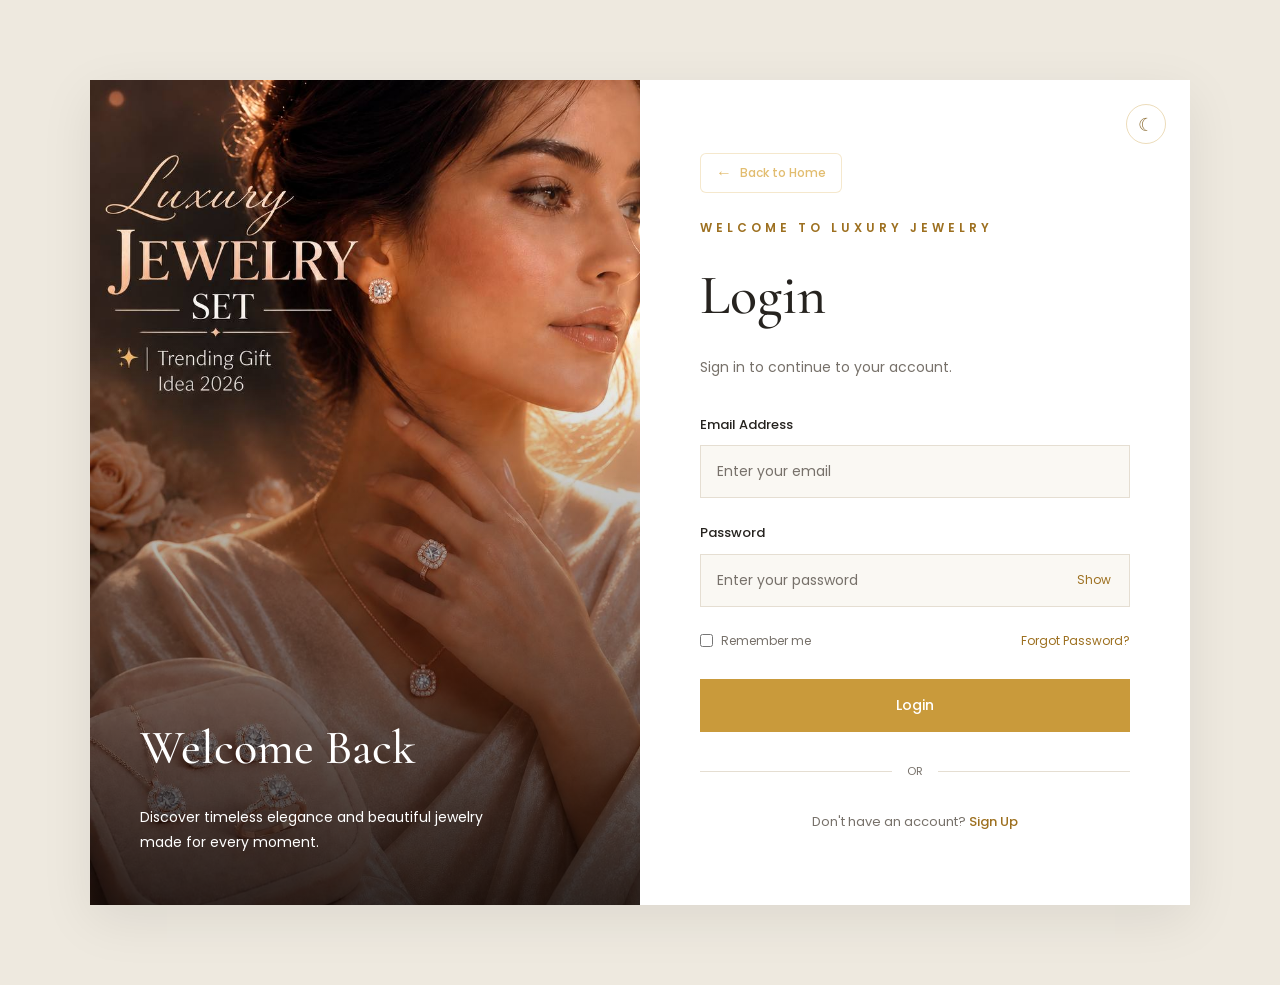
==== about.html @ 51808805 "Initial commit" ====
<!DOCTYPE html>
<html lang="en">
<head>
    <meta charset="UTF-8">
    <meta name="viewport" content="width=device-width, initial-scale=1.0">

    <title>About Us | Luxury Jewelry</title>

    <!-- Google Fonts -->
    <link rel="preconnect" href="https://fonts.googleapis.com">
    <link rel="preconnect" href="https://fonts.gstatic.com" crossorigin>

    <link href="https://fonts.googleapis.com/css2?family=Cormorant+Garamond:wght@400;500;600;700&family=Poppins:wght@300;400;500;600&display=swap" rel="stylesheet">

    <!-- Home Main CSS -->
    <link rel="stylesheet" href="css/style.css">

    <!-- About Page CSS -->
    <link rel="stylesheet" href="css/about.css">

    <!-- Navbar CSS -->
    <link rel="stylesheet" href="css/navbar.css">
</head>

<body>

    <!-- =========================
         ANNOUNCEMENT BAR
    ========================== -->

    <div class="announcement-bar">
        Free Shipping on Orders Over $100
    </div>


    <!-- =========================
         NAVBAR
    ========================== -->

    <div id="navbar"></div>


    <!-- =========================
         ABOUT PAGE CONTENT
    ========================== -->

    <main>


        <!-- =========================
             ABOUT HERO
        ========================== -->

        <section class="about-hero">

            <div class="about-hero-content">

                <p class="about-subtitle">
                    ABOUT US
                </p>

                <h1>
                    Our Story
                </h1>

                <p>
                    Timeless elegance, exceptional craftsmanship,
                    and jewelry designed to celebrate every beautiful moment.
                </p>

            </div>

        </section>


        <!-- =========================
             OUR STORY
        ========================== -->

        <section class="about-story section">

            <div class="about-container">


                <!-- Image -->
                <div class="about-story-image">

                    <div class="image-frame">

                        <img
                            src="images/image3.jpg"
                            alt="Luxury Jewelry Woman"
                        >

                    </div>

                </div>


                <!-- Content -->
                <div class="about-story-content">

                    <p class="section-subtitle">
                        WHO WE ARE
                    </p>

                    <h2>
                        Luxury Jewelry
                    </h2>

                    <p>
                        Luxury Jewelry is more than a jewelry store.
                        It is a celebration of beauty, individuality,
                        and timeless style.
                    </p>

                    <p>
                        Our journey began with a simple dream: to create
                        elegant jewelry that makes every woman feel
                        confident, special, and beautiful.
                    </p>

                    <p>
                        Each piece is carefully selected with attention
                        to quality, design, and detail.
                    </p>

                    <a href="shop.html" class="btn btn-primary">
                        Explore Our Collection →
                    </a>

                </div>

            </div>

        </section>


        <!-- =========================
             OUR VALUES
        ========================== -->

        <section class="about-values section">

            <div class="section-heading">

                <p class="section-subtitle">
                    OUR VALUES
                </p>

                <h2>
                    What Makes Us Different
                </h2>

                <p>
                    We believe luxury should be beautiful,
                    meaningful, and accessible to everyone.
                </p>

            </div>


            <div class="values-grid">


                <!-- Value 1 -->
                <div class="value-card">

                    <div class="value-icon">
                        ◇
                    </div>

                    <h3>
                        Exceptional Quality
                    </h3>

                    <p>
                        Every jewelry piece is selected with care
                        to ensure beauty, quality, and long-lasting elegance.
                    </p>

                </div>


                <!-- Value 2 -->
                <div class="value-card">

                    <div class="value-icon">
                        ♡
                    </div>

                    <h3>
                        Timeless Design
                    </h3>

                    <p>
                        Our collections combine classic styles with modern
                        trends to create pieces you can wear forever.
                    </p>

                </div>


                <!-- Value 3 -->
                <div class="value-card">

                    <div class="value-icon">
                        ♙
                    </div>

                    <h3>
                        Customer Happiness
                    </h3>

                    <p>
                        Your satisfaction is our priority.
                        We are committed to providing a beautiful shopping experience.
                    </p>

                </div>


                <!-- Value 4 -->
                <div class="value-card">

                    <div class="value-icon">
                        ☆
                    </div>

                    <h3>
                        Trust & Integrity
                    </h3>

                    <p>
                        We value your trust and are committed to honesty,
                        transparency, and excellent service.
                    </p>

                </div>

            </div>

        </section>


        <!-- =========================
             OUR MISSION
        ========================== -->

        <section class="about-mission section">

            <div class="about-container">


                <!-- Mission Image -->
                <div class="mission-image">

                    <div class="image-frame">

                        <img
                            src="images/image4.jpg"
                            alt="Elegant Gold Necklace"
                        >

                    </div>

                </div>


                <!-- Mission Content -->
                <div class="mission-content">

                    <p class="section-subtitle">
                        OUR MISSION
                    </p>

                    <h2>
                        Making Every Moment Shine
                    </h2>

                    <p>
                        Our mission is to inspire confidence and celebrate
                        individuality through beautifully crafted jewelry.
                    </p>

                    <p>
                        Whether you are looking for a meaningful gift,
                        a statement piece, or something special for yourself,
                        Luxury Jewelry is here to help you find something unforgettable.
                    </p>

                </div>

            </div>

        </section>


        <!-- =========================
             QUOTE SECTION
        ========================== -->

        <section class="about-quote">

            <div class="quote-content">

                <span class="quote-icon">
                    “
                </span>

                <h2>
                    Jewelry is not just an accessory.
                    <br>
                    It is a reflection of your story.
                </h2>

                <p>
                    WEAR SOMETHING BEAUTIFUL. CELEBRATE YOURSELF.
                </p>

            </div>

        </section>


        <!-- =========================
             CALL TO ACTION
        ========================== -->

        <section class="about-cta section">

            <div class="about-container">


                <div class="cta-image">

                    <img
                        src="images/image5.jpg"
                        alt="Luxury Diamond Ring"
                    >

                </div>


                <div class="cta-content">

                    <p class="section-subtitle">
                        DISCOVER YOUR STYLE
                    </p>

                    <h2>
                        Find Something Truly Special
                    </h2>

                    <p>
                        Explore our carefully curated collections and discover
                        jewelry that speaks to your personality.
                    </p>

                    <a href="shop.html" class="btn btn-primary">
                        Shop Now →
                    </a>

                </div>

            </div>

        </section>

    </main>


    <!-- =========================
         FOOTER - SAME AS HOME
    ========================== -->

    <footer class="footer">

        <div class="footer-container">


            <!-- Footer Brand -->
            <div class="footer-brand">

                <a href="index.html" class="logo">

                    <img
                        src="images/logo.jpeg"
                        alt="Luxury Jewelry Logo"
                    >

                </a>

                <p>
                    Timeless jewelry for timeless moments.
                </p>

            </div>


            <!-- Quick Links -->
            <div class="footer-column">

                <h3>
                    Quick Links
                </h3>

                <a href="index.html">
                    Home
                </a>

                <a href="shop.html">
                    Shop
                </a>

                <a href="collections.html">
                    Collections
                </a>

                <a href="about.html">
                    About Us
                </a>

            </div>


            <!-- Customer Care -->
            <div class="footer-column">

                <h3>
                    Customer Care
                </h3>

                <a href="contact.html">
                    Contact Us
                </a>

                <a href="shipping-returns.html">
                    Shipping & Returns
                </a>

                <a href="shipping-returns.html">
                    Returns
                </a>

                <a href="faq.html">
                    FAQ
                </a>

            </div>


            <!-- Social Media -->
            <div class="footer-column">

                <h3>
                    Follow Us
                </h3>

                <div class="social-links">

                    <a href="#" aria-label="Instagram">
                        Instagram
                    </a>

                    <a href="#" aria-label="Facebook">
                        Facebook
                    </a>

                    <a href="#" aria-label="Pinterest">
                        Pinterest
                    </a>

                </div>

            </div>

        </div>


        <!-- Footer Bottom -->
        <div class="footer-bottom">

            <p>
                ©️ 2026 Luxury Jewelry. All Rights Reserved.
            </p>

        </div>

    </footer>


    <!-- =========================
         JAVASCRIPT
    ========================== -->

    <script src="js/auth.js"></script>
    <script src="js/navbar.js"></script>
    <script src="js/landing.js"></script>
    <script src="js/about.js"></script>

</body>
</html>
---- css/style.css ----
/* =====================================================
   LUXURY JEWELRY
   MAIN STYLESHEET
===================================================== */


/* =====================================================
   ROOT VARIABLES
===================================================== */

:root {

    --gold: #c99a3b;
    --gold-light: #e2bd70;
    --gold-dark: #9d7020;

    /* LIGHT MODE */

    --white: #ffffff;
    --cream: #faf8f3;
    --cream-dark: #f1ede4;

    /* TEXT */

    --text: #26231f;
    --text-light: #77716a;

    /* BORDER */

    --border: #e5ded2;

    /* SHADOW */

    --shadow: 0 10px 35px rgba(0, 0, 0, 0.08);

    /* FONTS */

    --heading-font: "Cormorant Garamond", serif;
    --body-font: "Poppins", sans-serif;

    --transition: 0.3s ease;
}


/* =====================================================
   DARK MODE VARIABLES
===================================================== */

body.dark-mode {

    --white: #171513;
    --cream: #11100f;
    --cream-dark: #211f1b;

    --text: #f4f1eb;
    --text-light: #aaa39a;

    --border: #3b3731;

    --shadow: 0 10px 35px rgba(0, 0, 0, 0.35);
}


/* =====================================================
   RESET
===================================================== */

* {
    margin: 0;
    padding: 0;
    box-sizing: border-box;
}


html {
    scroll-behavior: smooth;
}


body {

    font-family: var(--body-font);

    background: var(--white);

    color: var(--text);

    line-height: 1.7;

    transition:
        background-color var(--transition),
        color var(--transition);
}


img {

    width: 100%;

    display: block;

    object-fit: cover;
}


a {

    text-decoration: none;

    color: inherit;
}


button,
input {

    font-family: inherit;
}


button {

    cursor: pointer;
}


/* =====================================================
   CONTAINER
===================================================== */

.footer-container {

    width: min(1200px, 92%);

    margin: auto;
}


/* =====================================================
   ANNOUNCEMENT BAR
===================================================== */

.announcement-bar {

    background: var(--cream-dark);

    color: var(--gold-dark);

    text-align: center;

    padding: 8px 20px;

    font-size: 12px;

    letter-spacing: 1px;

    border-bottom: 1px solid var(--border);

    transition:
        background-color var(--transition),
        color var(--transition),
        border-color var(--transition);
}


/* =====================================================
   SEARCH BOX
===================================================== */

.search-box {

    position: fixed;

    top: 0;

    left: 0;

    width: 100%;

    padding: 25px;

    background: var(--white);

    border-bottom: 1px solid var(--border);

    z-index: 2000;

    transform: translateY(-120%);

    transition:
        transform 0.4s ease,
        background-color var(--transition);
}


.search-box.active {

    transform: translateY(0);
}


.search-container {

    width: min(800px, 90%);

    margin: auto;

    display: flex;

    align-items: center;

    gap: 15px;
}


.search-container input {

    width: 100%;

    border: none;

    border-bottom: 1px solid var(--border);

    background: transparent;

    color: var(--text);

    outline: none;

    padding: 12px;

    font-size: 16px;
}


.search-container input::placeholder {

    color: var(--text-light);
}


.search-container button {

    border: none;

    background: transparent;

    color: var(--text);

    font-size: 20px;
}


/* =====================================================
   HERO SECTION
   BACKGROUND IMAGE
===================================================== */

.hero {

    min-height: 780px;

    position: relative;

    display: flex;

    align-items: center;

    overflow: hidden;

    /*
       IMPORTANT:
       This image is now the HERO BACKGROUND.
    */

    background:
       
        url("../images/imagehome6.jpg")
        center center / cover no-repeat;

    transition: background-color var(--transition);
}


/* =====================================================
   HERO OVERLAY
===================================================== */

.hero-overlay {

    position: absolute;

    inset: 0;

    pointer-events: none;

    z-index: 1;
}


/* =====================================================
   HERO CONTENT
===================================================== */

.hero-content {

    position: relative;

    z-index: 2;

    width: min(1200px, 92%);

    margin: 0 auto;

    padding: 80px 0;

    animation: fadeUp 0.9s ease forwards;
}


/* =====================================================
   HERO SMALL TITLE
===================================================== */

.hero-small-title {

    color: var(--gold-dark);

    font-size: 12px;

    font-weight: 600;

    letter-spacing: 4px;

    margin-top: 50px;

    text-transform: uppercase;
}


/* =====================================================
   HERO HEADING
===================================================== */

.hero h1 {

    margin: 18px 0;

    font-family: var(--heading-font);

    font-size: clamp(55px, 7vw, 90px);

    font-weight: 500;

    line-height: 0.95;

    text-transform: uppercase;

    color: var(--text);
}


.hero h1 span {

    color: var(--gold);
}


/* =====================================================
   HERO DESCRIPTION
===================================================== */

.hero-description {

    max-width: 500px;

    color: var(--text-light);

    font-size: 16px;

    margin-bottom: 32px;
}


/* =====================================================
   HERO BUTTONS
===================================================== */

.hero-buttons {

    display: flex;

    flex-wrap: wrap;

    gap: 15px;
}


/* =====================================================
   BUTTONS
===================================================== */

.btn {

    display: inline-flex;

    align-items: center;

    justify-content: center;

    min-height: 50px;

    padding: 0 28px;

    border: 1px solid var(--gold);

    font-size: 12px;

    font-weight: 500;

    letter-spacing: 1.5px;

    text-transform: uppercase;

    transition:
        background-color var(--transition),
        color var(--transition),
        border-color var(--transition),
        transform var(--transition);
}


.btn-primary {

    background: var(--gold);

    color: white;
}


.btn-primary:hover {

    background: var(--gold-dark);

    border-color: var(--gold-dark);

    transform: translateY(-2px);
}


.btn-outline {

    color: var(--text);

    background: rgba(245, 203, 144, 0.15);
}


.btn-outline:hover {

    background: var(--gold);

    color: white;

    transform: translateY(-2px);
}


/* =====================================================
   FEATURES
===================================================== */

.features {

    width: min(1100px, 90%);

    margin: -35px auto 0;

    position: relative;

    z-index: 5;

    background: var(--white);

    border: 1px solid var(--border);

    box-shadow: var(--shadow);

    display: grid;

    grid-template-columns: repeat(4, 1fr);

    transition:
        background-color var(--transition),
        border-color var(--transition);
}


.feature {

    display: flex;

    align-items: center;

    gap: 15px;

    padding: 25px;

    border-right: 1px solid var(--border);
}


.feature:last-child {

    border-right: none;
}


.feature-icon {

    color: var(--gold);

    font-size: 25px;
}


.feature h3 {

    color: var(--text);

    font-size: 12px;

    text-transform: uppercase;

    letter-spacing: 1px;
}


.feature p {

    color: var(--text-light);

    font-size: 10px;
}


/* =====================================================
   GENERAL SECTIONS
===================================================== */

.section {

    width: min(1200px, 92%);

    margin: auto;

    padding: 100px 0;
}


.section-heading {

    text-align: center;

    max-width: 650px;

    margin: 0 auto 55px;
}


.section-heading h2 {

    font-family: var(--heading-font);

    font-size: clamp(38px, 5vw, 58px);

    font-weight: 500;

    text-transform: uppercase;

    line-height: 1;

    margin: 12px 0 15px;

    color: var(--text);
}


.section-heading > p:last-child {

    color: var(--text-light);

    font-size: 14px;
}


.section-subtitle {

    color: var(--gold-dark);

    font-size: 12px;

    font-weight: 600;

    letter-spacing: 4px;

    text-transform: uppercase;
}


/* =====================================================
   PRODUCT GRID
===================================================== */

.product-grid {

    display: grid;

    grid-template-columns: repeat(4, 1fr);

    gap: 22px;
}


.product-card {

    background: var(--white);

    border: 1px solid var(--border);

    transition:
        transform var(--transition),
        box-shadow var(--transition),
        background-color var(--transition);
}


.product-card:hover {

    transform: translateY(-7px);

    box-shadow: var(--shadow);
}


.product-image {

    height: 300px;

    position: relative;

    overflow: hidden;

    background: var(--cream);
}


.product-image img {

    height: 100%;

    transition: transform 0.5s ease;
}


.product-card:hover .product-image img {

    transform: scale(1.05);
}


/* =====================================================
   WISHLIST
===================================================== */

.wishlist-btn {

    position: absolute;

    top: 15px;

    right: 15px;

    width: 38px;

    height: 38px;

    border: none;

    border-radius: 50%;

    background: rgba(255, 255, 255, 0.9);

    color: #333;

    font-size: 18px;

    transition:
        color var(--transition),
        transform var(--transition);
}


.wishlist-btn:hover {

    color: var(--gold);

    transform: scale(1.08);
}


.wishlist-btn.active {

    color: var(--gold);
}


/* =====================================================
   PRODUCT BADGE
===================================================== */

.product-badge {

    position: absolute;

    left: 15px;

    top: 15px;

    padding: 5px 10px;

    background: var(--gold);

    color: white;

    font-size: 9px;

    text-transform: uppercase;

    letter-spacing: 1px;
}


/* =====================================================
   PRODUCT INFO
===================================================== */

.product-info {

    padding: 20px;
}


.product-category {

    color: var(--gold-dark);

    font-size: 10px;

    text-transform: uppercase;

    letter-spacing: 1.5px;
}


.product-info h3 {

    font-family: var(--heading-font);

    font-size: 25px;

    font-weight: 600;

    margin: 3px 0;

    color: var(--text);
}


.rating {

    color: var(--gold);

    font-size: 12px;

    letter-spacing: 2px;
}


.product-price {

    color: var(--text);

    font-size: 16px;

    font-weight: 600;

    margin: 8px 0 15px;
}


/* =====================================================
   ADD CART
===================================================== */

.add-cart-btn {

    width: 100%;

    border: 1px solid var(--gold);

    background: transparent;

    color: var(--text);

    padding: 11px;

    font-size: 10px;

    font-weight: 600;

    letter-spacing: 1.5px;

    text-transform: uppercase;

    transition: var(--transition);
}


.add-cart-btn:hover {

    background: var(--gold);

    color: white;
}


.section-button {

    text-align: center;

    margin-top: 45px;
}


/* =====================================================
   CATEGORIES
===================================================== */

.categories-section {

    background: var(--cream);

    width: 100%;

    padding-left: 4%;

    padding-right: 4%;

    transition: background-color var(--transition);
}


.category-grid {

    width: min(1200px, 100%);

    margin: auto;

    display: grid;

    grid-template-columns: repeat(5, 1fr);

    gap: 20px;
}


.category-card {

    text-align: center;

    display: block;
}


.category-image {

    aspect-ratio: 1 / 1;

    overflow: hidden;

    border-radius: 50%;

    border: 1px solid var(--border);

    padding: 8px;

    background: var(--white);

    margin-bottom: 18px;
}


.category-image img {

    width: 100%;

    height: 100%;

    border-radius: 50%;

    transition: transform 0.5s ease;
}


.category-card:hover img {

    transform: scale(1.08);
}


.category-card h3 {

    font-family: var(--heading-font);

    font-size: 25px;

    font-weight: 600;

    color: var(--text);
}


.category-card span {

    color: var(--gold-dark);

    font-size: 10px;

    text-transform: uppercase;

    letter-spacing: 1px;
}


/* =====================================================
   LUXURY BANNER
===================================================== */

.luxury-banner {

    min-height: 500px;

    display: flex;

    align-items: center;

    background:
        linear-gradient(
            90deg,
            rgba(250, 248, 243, 0.96),
            rgba(250, 248, 243, 0.60)
        ),
        url("../images/hero/hero-jewelry.jpg")
        center / cover no-repeat;
}


.luxury-banner-content {

    width: min(1200px, 92%);

    margin: auto;

    color: var(--text);
}


.luxury-banner .section-subtitle {

    color: var(--gold-dark);
}


.luxury-banner h2 {

    font-family: var(--heading-font);

    font-size: clamp(45px, 6vw, 75px);

    font-weight: 500;

    line-height: 1;

    text-transform: uppercase;

    margin: 15px 0;

    color: var(--text);
}


.luxury-banner h2 span {

    color: var(--gold);
}


.luxury-banner p:not(.section-subtitle) {

    max-width: 500px;

    color: var(--text-light);

    margin-bottom: 25px;
}


/* =====================================================
   WHY SECTION
===================================================== */

.why-grid {

    display: grid;

    grid-template-columns: repeat(3, 1fr);

    gap: 25px;
}


.why-card {

    padding: 40px 30px;

    border: 1px solid var(--border);

    text-align: center;

    transition: var(--transition);

    background: var(--white);
}


.why-card:hover {

    transform: translateY(-5px);

    border-color: var(--gold);

    box-shadow: var(--shadow);
}


.why-icon {

    color: var(--gold);

    font-size: 35px;

    margin-bottom: 15px;
}


.why-card h3 {

    font-family: var(--heading-font);

    font-size: 28px;

    margin-bottom: 10px;

    color: var(--text);
}


.why-card p {

    color: var(--text-light);

    font-size: 13px;
}


/* =====================================================
   TESTIMONIALS
===================================================== */

.testimonials-section {

    background: var(--cream);

    width: 100%;

    padding-left: 4%;

    padding-right: 4%;
}


.testimonial-grid {

    width: min(1100px, 100%);

    margin: auto;

    display: grid;

    grid-template-columns: repeat(3, 1fr);

    gap: 25px;
}


.testimonial {

    background: var(--white);

    border: 1px solid var(--border);

    padding: 35px;

    text-align: center;
}


.testimonial .rating {

    margin-bottom: 15px;
}


.testimonial p {

    color: var(--text-light);

    font-family: var(--heading-font);

    font-size: 21px;

    line-height: 1.5;

    font-style: italic;

    margin-bottom: 20px;
}


.testimonial h4 {

    color: var(--text);

    font-size: 12px;

    text-transform: uppercase;

    letter-spacing: 1px;
}


.testimonial span {

    color: var(--gold-dark);

    font-size: 10px;
}


/* =====================================================
   NEWSLETTER
===================================================== */

.newsletter {

    padding: 90px 20px;

    text-align: center;

    background: var(--cream-dark);

    color: var(--text);

    border-top: 1px solid var(--border);

    border-bottom: 1px solid var(--border);

    transition:
        background-color var(--transition),
        color var(--transition);
}


.newsletter-content {

    max-width: 650px;

    margin: auto;
}


.newsletter .section-subtitle {

    color: var(--gold-dark);
}


.newsletter h2 {

    font-family: var(--heading-font);

    font-size: clamp(40px, 5vw, 55px);

    font-weight: 500;

    line-height: 1;

    margin: 15px 0;

    color: var(--text);
}


.newsletter p {

    color: var(--text-light);

    font-size: 13px;
}


.newsletter-form {

    max-width: 550px;

    margin: 30px auto 0;

    display: flex;

    gap: 10px;
}


.newsletter-form input {

    flex: 1;

    min-width: 0;

    padding: 15px;

    border: 1px solid var(--border);

    outline: none;

    background: var(--white);

    color: var(--text);
}


.newsletter-form input::placeholder {

    color: var(--text-light);
}


/* =====================================================
   FOOTER
===================================================== */

.footer {

    background: var(--cream);

    color: var(--text);

    border-top: 1px solid var(--border);

    transition:
        background-color var(--transition),
        color var(--transition);
}


.footer-container {

    padding: 70px 0;

    display: grid;

    grid-template-columns: 2fr 1fr 1fr 1fr;

    gap: 50px;
}


.footer-brand p {

    color: var(--text-light);

    font-size: 12px;

    margin-top: 18px;
}


.footer-brand img {

    width: 105px;

    max-width: 105px;

    height: auto;

    display: block;

    object-fit: contain;
}


.footer-column {

    display: flex;

    flex-direction: column;

    gap: 10px;
}


.footer-column h3 {

    color: var(--gold-dark);

    font-size: 12px;

    letter-spacing: 2px;

    text-transform: uppercase;

    margin-bottom: 10px;
}


.footer-column a {

    color: var(--text-light);

    font-size: 12px;

    transition: var(--transition);
}


.footer-column a:hover {

    color: var(--gold-dark);

    padding-left: 4px;
}


.social-links {

    display: flex;

    flex-direction: column;

    gap: 10px;
}


.footer-bottom {

    border-top: 1px solid var(--border);

    padding: 20px;

    text-align: center;
}


.footer-bottom p {

    color: var(--text-light);

    font-size: 10px;
}


/* =====================================================
   DARK MODE
===================================================== */

body.dark-mode .announcement-bar {

    background: #24211d;

    color: var(--gold-light);

    border-bottom-color: var(--border);
}


/* =====================================================
   DARK MODE HERO
===================================================== */

body.dark-mode .hero {

    background:
        linear-gradient(
            90deg,
            rgba(17, 16, 15, 0.55) 0%,
            rgba(17, 16, 15, 0.40) 30%,
            rgba(17, 16, 15, 0.22) 55%,
            rgba(17, 16, 15, 0.10) 75%,
            rgba(17, 16, 15, 0.05) 100%
        ),
        url("../images/imagehero.jpg")
        center center / cover no-repeat;
}


body.dark-mode .hero h1 {

    color: #ffffff;
}


body.dark-mode .hero-description {

    color: #d0cbc3;
}


body.dark-mode .hero-small-title {

    color: var(--gold-light);
}


body.dark-mode .hero .btn-outline {

    color: #ffffff;

    border-color: var(--gold);
}


/* =====================================================
   DARK MODE LUXURY BANNER
===================================================== */

body.dark-mode .luxury-banner {

    background:
        linear-gradient(
            90deg,
            rgba(15, 14, 12, 0.55),
            rgba(15, 14, 12, 0.22)
        ),
        url("../images/hero/hero-jewelry.jpg")
        center / cover no-repeat;
}


body.dark-mode .luxury-banner-content {

    color: white;
}


body.dark-mode .luxury-banner .section-subtitle {

    color: var(--gold-light);
}


body.dark-mode .luxury-banner h2 {

    color: white;
}


body.dark-mode .luxury-banner p:not(.section-subtitle) {

    color: #ddd;
}


/* =====================================================
   DARK MODE NEWSLETTER
===================================================== */

body.dark-mode .newsletter {

    background: #24211d;

    color: white;

    border-top-color: var(--border);

    border-bottom-color: var(--border);
}


body.dark-mode .newsletter .section-subtitle {

    color: var(--gold-light);
}


body.dark-mode .newsletter h2 {

    color: white;
}


body.dark-mode .newsletter p {

    color: #c5c1ba;
}


body.dark-mode .newsletter-form input {

    background: transparent;

    color: white;

    border-color: #57524b;
}


body.dark-mode .newsletter-form input::placeholder {

    color: #aaa;
}


/* =====================================================
   DARK MODE FOOTER
===================================================== */

body.dark-mode .footer {

    background: #171513;

    color: white;
}


body.dark-mode .footer-brand p {

    color: #aaa;
}


body.dark-mode .footer-column h3 {

    color: var(--gold-light);
}


body.dark-mode .footer-column a {

    color: #aaa;
}


body.dark-mode .footer-column a:hover {

    color: var(--gold-light);
}


body.dark-mode .footer-bottom {

    border-top-color: #35322e;
}


body.dark-mode .footer-bottom p {

    color: #888;
}


/* =====================================================
   MOBILE MENU
===================================================== */

@media (max-width: 1100px) {

    /* HERO */

    .hero {

        min-height: 650px;

        background-position: center center;
    }


    .hero-content {

        width: 88%;

        padding: 70px 0;
    }


    /* FEATURES */

    .features {

        grid-template-columns: repeat(2, 1fr);
    }


    .feature:nth-child(2) {

        border-right: none;
    }


    /* PRODUCTS */

    .product-grid {

        grid-template-columns: repeat(2, 1fr);
    }


    /* CATEGORIES */

    .category-grid {

        grid-template-columns: repeat(3, 1fr);
    }


    /* WHY */

    .why-grid,
    .testimonial-grid {

        grid-template-columns: 1fr;
    }


    /* FOOTER */

    .footer-container {

        grid-template-columns: 1fr 1fr;
    }
}


/* =====================================================
   SMALL MOBILE
===================================================== */

@media (max-width: 600px) {

    /* ANNOUNCEMENT */

    .announcement-bar {

        font-size: 9px;

        padding: 7px;
    }


    /* HERO */

    .hero {

        min-height: 650px;

        background-position: center center;
    }


    .hero-content {

        width: 88%;

        padding: 60px 0 40px;
    }


    .hero h1 {

        font-size: 54px;
    }


    .hero-description {

        font-size: 13px;

        max-width: 360px;
    }


    .hero-buttons {

        flex-direction: column;

        align-items: stretch;
    }


    .hero-buttons .btn {

        width: 100%;
    }


    /* FEATURES */

    .features {

        width: 90%;

        grid-template-columns: 1fr;

        margin-top: -20px;
    }


    .feature {

        border-right: none;

        border-bottom: 1px solid var(--border);
    }


    .feature:last-child {

        border-bottom: none;
    }


    /* SECTIONS */

    .section {

        padding: 70px 0;
    }


    .section-heading {

        margin-bottom: 40px;
    }


    /* PRODUCTS */

    .product-grid {

        grid-template-columns: 1fr;
    }


    .product-image {

        height: 350px;
    }


    /* CATEGORIES */

    .category-grid {

        grid-template-columns: repeat(2, 1fr);

        gap: 15px;
    }


    .category-card:last-child {

        grid-column: 1 / -1;

        width: 50%;

        margin: auto;
    }


    /* LUXURY BANNER */

    .luxury-banner {

        min-height: 500px;

        padding: 60px 0;

        background-position: center;
    }


    .luxury-banner-content {

        width: 88%;
    }


    /* NEWSLETTER */

    .newsletter {

        padding: 70px 20px;
    }


    .newsletter-form {

        flex-direction: column;
    }


    .newsletter-form .btn {

        width: 100%;
    }


    /* FOOTER */

    .footer-container {

        grid-template-columns: 1fr;

        gap: 35px;

        padding: 55px 0;
    }
}


/* =====================================================
   VERY SMALL MOBILE
===================================================== */

@media (max-width: 400px) {

    .hero {

        min-height: 600px;
    }


    .hero h1 {

        font-size: 48px;
    }


    .hero-small-title {

        font-size: 10px;

        letter-spacing: 3px;
    }

}


/* =====================================================
   ANIMATION
===================================================== */

@keyframes fadeUp {

    from {

        opacity: 0;

        transform: translateY(25px);
    }

    to {

        opacity: 1;

        transform: translateY(0);
    }
}


/* =====================================================
   SELECTION
===================================================== */

::selection {

    background: var(--gold);

    color: white;
}


/* =====================================================
   SCROLLBAR
===================================================== */

::-webkit-scrollbar {

    width: 8px;
}


::-webkit-scrollbar-track {

    background: var(--cream);
}


::-webkit-scrollbar-thumb {

    background: var(--gold);

    border-radius: 10px;
}


::-webkit-scrollbar-thumb:hover {

    background: var(--gold-dark);
}
---- css/about.css ----
/* =====================================================
   LUXURY JEWELRY
   ABOUT PAGE CSS
===================================================== */


/* =========================
   ROOT
========================= */

:root {
    --about-gold: #b98532;
    --about-gold-light: #d8b06a;
    --about-cream: #faf8f3;
    --about-beige: #f3eee5;
    --about-dark: #1c1814;
    --about-text: #29241f;
    --about-muted: #756e65;
    --about-border: #e4d8c6;
}


/* =========================
   GENERAL
========================= */

.about-hero,
.about-story,
.about-values,
.about-mission,
.about-quote,
.about-cta {
    width: 100%;
}

.about-container {
    width: min(1180px, 90%);
    margin: 0 auto;
}

.section {
    padding: 100px 0;
}

.about-page h1,
.about-page h2,
.about-page h3 {
    font-family: "Cormorant Garamond", serif;
}


/* =========================
   ABOUT HERO
========================= */

.about-hero {
    min-height: 450px;

    display: flex;
    align-items: center;

    background:
        linear-gradient(
            90deg,
            rgba(18, 13, 8, 0.78),
            rgba(18, 13, 8, 0.35),
            rgba(18, 13, 8, 0.15)
        ),
        url("../images/image2.jpg");

    background-size: cover;
    background-position: center;
}

.about-hero-content {
    width: min(1180px, 90%);
    margin: 0 auto;
    color: #ffffff;
}

.about-subtitle,
.section-subtitle {
    font-size: 12px;
    font-weight: 600;
    letter-spacing: 3px;
    text-transform: uppercase;
}

.about-subtitle {
    color: var(--about-gold-light);
    margin-bottom: 18px;
}

.about-hero h1 {
    font-family: "Cormorant Garamond", serif;
    font-size: clamp(50px, 7vw, 82px);
    font-weight: 500;
    line-height: 1;
    margin-bottom: 22px;
}

.about-hero p:last-child {
    max-width: 550px;
    color: #eee8df;
    font-size: 15px;
    line-height: 1.8;
}


/* =========================
   OUR STORY
========================= */

.about-story {
    background: var(--about-cream);
}

.about-story .about-container {
    display: grid;
    grid-template-columns: 1fr 1fr;
    align-items: center;
    gap: 80px;
}

.about-story-image {
    position: relative;
    width: 100%;
}


/* =========================
   IMAGE FRAME
========================= */

.image-frame {
    position: relative;

    width: 100%;
    padding: 12px;
    border: 2px solid var(--about-gold);

    box-sizing: border-box;
}


/* photo*/

.image-frame img {
    position: relative;
    z-index: 1;

    display: block;

    width: 100%;
    height: 470px;

    object-fit: cover;
    object-position: center;

    margin: 0;

    box-sizing: border-box;
}


/* =========================
   STORY CONTENT
========================= */

.about-story-content {
    padding-right: 20px;
}

.about-story-content .section-subtitle,
.about-mission .section-subtitle,
.about-cta .section-subtitle {
    color: var(--about-gold);
    margin-bottom: 15px;
}

.about-story-content h2,
.about-mission h2,
.about-cta h2 {
    font-family: "Cormorant Garamond", serif;
    font-size: clamp(40px, 5vw, 58px);
    font-weight: 500;
    line-height: 1.1;
    color: var(--about-text);
    margin-bottom: 25px;
}

.about-story-content p,
.about-mission p,
.about-cta p {
    color: var(--about-muted);
    font-size: 14px;
    line-height: 1.9;
    margin-bottom: 18px;
}


/* =========================
   BUTTON
========================= */

.about-story-content .btn,
.about-cta .btn {
    display: inline-flex;
    align-items: center;
    justify-content: center;
    text-align: center;
    margin-top: 15px;
}

/* =========================
   VALUES
========================= */

.about-values {
    background: var(--about-beige);
}

.about-values .section-heading {
    text-align: center;
    max-width: 700px;
    margin: 0 auto 60px;
}

.about-values .section-subtitle {
    color: var(--about-gold);
    margin-bottom: 15px;
}

.about-values .section-heading h2 {
    font-family: "Cormorant Garamond", serif;
    font-size: clamp(40px, 5vw, 58px);
    font-weight: 500;
    line-height: 1.1;
    color: var(--about-text);
    margin-bottom: 18px;
}

.about-values .section-heading p:last-child {
    color: var(--about-muted);
    font-size: 14px;
}


/* Values Grid */

.values-grid {
    width: min(1180px, 90%);
    margin: 0 auto;

    display: grid;
    grid-template-columns: repeat(4, 1fr);
    gap: 0;
}

.value-card {
    text-align: center;
    padding: 20px 30px 10px;

    border-right: 1px solid var(--about-border);
}

.value-card:last-child {
    border-right: none;
}

.value-icon {
    width: 62px;
    height: 62px;

    display: flex;
    align-items: center;
    justify-content: center;

    margin: 0 auto 22px;

    border: 1px solid var(--about-gold);
    border-radius: 50%;

    color: var(--about-gold);
    font-size: 28px;

    transition: 0.3s ease;
}

.value-card:hover .value-icon {
    background: var(--about-gold);
    color: #ffffff;
    transform: translateY(-5px);
}

.value-card h3 {
    font-family: "Cormorant Garamond", serif;
    font-size: 25px;
    font-weight: 600;
    color: var(--about-text);
    margin-bottom: 15px;
}

.value-card p {
    color: var(--about-muted);
    font-size: 13px;
    line-height: 1.8;
}


/* =========================
   OUR MISSION
========================= */

.about-mission {
    background: var(--about-cream);
}

.about-mission .about-container {
    display: grid;
    grid-template-columns: 1fr 1fr;
    align-items: center;
    gap: 80px;
}

.mission-image {
    order: 1;
}

.mission-content {
    order: 2;
}

.mission-image .image-frame img {
    height: 400px;
}

.mission-content h2 {
    margin-bottom: 25px;
}


/* =========================
   QUOTE
========================= */

.about-quote {
    min-height: 390px;

    display: flex;
    align-items: center;
    justify-content: center;

    text-align: center;

    background:
        linear-gradient(
            rgba(18, 13, 8, 0.72),
            rgba(18, 13, 8, 0.72)
        ),
        url("../images/image3.jpg");

    background-size: cover;
    background-position: center;
}

.quote-content {
    width: min(800px, 90%);
    margin: auto;
    color: #ffffff;
}

.quote-icon {
    display: block;
    color: var(--about-gold-light);
    font-family: Georgia, serif;
    font-size: 75px;
    line-height: 0.7;
    margin-bottom: 25px;
}

.quote-content h2 {
    font-family: "Cormorant Garamond", serif;
    font-size: clamp(35px, 5vw, 55px);
    font-weight: 500;
    font-style: italic;
    line-height: 1.2;
    margin-bottom: 25px;
}

.quote-content p {
    color: #e3d7c8;
    font-size: 10px;
    letter-spacing: 3px;
}


/* =========================
   CALL TO ACTION
========================= */

.about-cta {
    background: var(--about-cream);
}

.about-cta .about-container {
    display: grid;
    grid-template-columns: 1fr 1fr;
    align-items: center;
    gap: 70px;
}

.cta-image {
    position: relative;
}


/* CTA */

.cta-image::before {
    content: "";

    position: absolute;

    inset: 0;

    border: 2px solid var(--about-gold);

    z-index: 0;

    pointer-events: none;
}

.cta-image img {
    position: relative;
    z-index: 1;

    display: block;

    width: 100%;
    height: 270px;

    object-fit: cover;

    padding: 12px;

    box-sizing: border-box;
}

.cta-content {
    padding-left: 10px;
}

.cta-content h2 {
    margin-bottom: 20px;
}


/* =========================
   DARK MODE
========================= */

body.dark-mode {

    --about-cream: #171411;
    --about-beige: #211d19;
    --about-text: #f5eee5;
    --about-muted: #b9afa2;
    --about-border: #44392e;

    background: #171411;
}

body.dark-mode .about-story,
body.dark-mode .about-mission,
body.dark-mode .about-cta {
    background: #171411;
}

body.dark-mode .about-values {
    background: #211d19;
}

body.dark-mode .about-story-content h2,
body.dark-mode .about-mission h2,
body.dark-mode .about-cta h2,
body.dark-mode .about-values .section-heading h2,
body.dark-mode .value-card h3 {
    color: #f5eee5;
}

body.dark-mode .about-story-content p,
body.dark-mode .about-mission p,
body.dark-mode .about-cta p,
body.dark-mode .about-values .section-heading p:last-child,
body.dark-mode .value-card p {
    color: #b9afa2;
}


/* =========================
   RESPONSIVE DESIGN
========================= */

@media (max-width: 1000px) {

    .about-story .about-container,
    .about-mission .about-container,
    .about-cta .about-container {
        gap: 45px;
    }

    .values-grid {
        grid-template-columns: repeat(2, 1fr);
        row-gap: 40px;
    }

    .value-card:nth-child(2) {
        border-right: none;
    }

    .value-card:nth-child(3),
    .value-card:nth-child(4) {
        border-top: 1px solid var(--about-border);
        padding-top: 40px;
    }

}


@media (max-width: 768px) {

    .section {
        padding: 70px 0;
    }

    .about-hero {
        min-height: 360px;
    }

    .about-hero h1 {
        font-size: 52px;
    }

    .about-story .about-container,
    .about-mission .about-container,
    .about-cta .about-container {
        grid-template-columns: 1fr;
    }

    .about-story-content,
    .cta-content {
        padding-right: 0;
        padding-left: 0;
    }

    .mission-image {
        order: 1;
    }

    .mission-content {
        order: 2;
    }

    .image-frame img {
        height: 380px;
    }

    .mission-image .image-frame img {
        height: 330px;
    }

    .values-grid {
        grid-template-columns: 1fr 1fr;
    }

}


@media (max-width: 500px) {

    .about-hero {
        min-height: 330px;
    }

    .about-hero-content {
        width: 85%;
    }

    .about-hero h1 {
        font-size: 45px;
    }

    .about-hero p:last-child {
        font-size: 13px;
    }

    .section {
        padding: 60px 0;
    }

    .values-grid {
        grid-template-columns: 1fr;
    }

    .value-card {
        border-right: none;
        border-bottom: 1px solid var(--about-border);
        padding: 25px 20px 35px;
    }

    .value-card:last-child {
        border-bottom: none;
    }

    .value-card:nth-child(3),
    .value-card:nth-child(4) {
        border-top: none;
        padding-top: 25px;
    }

    .image-frame img {
        height: 300px;
    }

    .mission-image .image-frame img {
        height: 280px;
    }

    .cta-image img {
        height: 220px;
    }

    .quote-content h2 {
        font-size: 32px;
    }

}
---- css/navbar.css ----
/* =====================================================
   NAVBAR
===================================================== */

.navbar {
    width: 100%;
    background: var(--white);
    border-bottom: 1px solid var(--border);

    position: relative;
    z-index: 1000;

    transition:
        background-color var(--transition),
        border-color var(--transition);
}


/* =====================================================
   NAV CONTAINER
===================================================== */

.nav-container {
    width: min(1200px, 92%);
    min-height: 82px;

    margin: 0 auto;

    display: flex;
    align-items: center;
    justify-content: space-between;

    gap: 25px;
}


/* =====================================================
   NAVBAR LOGO
===================================================== */

.navbar-logo {
    width: 105px;

    flex-shrink: 0;

    display: flex;
    align-items: center;
}


.navbar-logo img {
    display: block;

    width: 100%;
    height: auto;

    object-fit: contain;
}


/* =====================================================
   NAV LINKS
===================================================== */

.nav-links {
    display: flex;
    align-items: center;
    justify-content: center;

    gap: 26px;
}


.nav-links a {
    position: relative;

    color: var(--text);

    font-size: 11px;
    font-weight: 500;

    text-transform: uppercase;
    letter-spacing: 1px;

    text-decoration: none;

    padding: 30px 0;

    white-space: nowrap;

    transition:
        color var(--transition);
}


.nav-links a::after {
    content: "";

    position: absolute;

    left: 0;
    bottom: 22px;

    width: 0;
    height: 1px;

    background: var(--gold);

    transition:
        width var(--transition);
}


.nav-links a:hover {
    color: var(--gold-dark);
}


.nav-links a:hover::after,
.nav-links a.active::after {
    width: 100%;
}


.nav-links a.active {
    color: var(--gold-dark);
}


.nav-links .signup-link {
    color: var(--gold-dark);
}


/* =====================================================
   NAV ACTIONS
===================================================== */

.nav-actions {
    display: flex;
    align-items: center;

    gap: 7px;

    flex-shrink: 0;
}


/* =====================================================
   NAV ICONS
===================================================== */

.nav-icon,
.theme-toggle,
.menu-toggle {
    width: 38px;
    height: 38px;

    display: flex;
    align-items: center;
    justify-content: center;

    border: none;
    background: transparent;

    color: var(--text);

    font-size: 17px;

    text-decoration: none;

    cursor: pointer;

    transition:
        color var(--transition),
        background-color var(--transition);
}


.nav-icon:hover,
.theme-toggle:hover,
.menu-toggle:hover {
    color: var(--gold-dark);
}


/* =====================================================
   ACCOUNT MENU
===================================================== */

.account-menu {
    position: relative;

    display: flex;
    align-items: center;
}


.account-button {
    font-size: 18px;

    position: relative;

    padding: 0;

    overflow: hidden;
}


/* =====================================================
   ACCOUNT PROFILE AVATAR
===================================================== */

.account-icon {
    display: flex;

    align-items: center;
    justify-content: center;

    font-size: 18px;

    line-height: 1;
}


.account-avatar {
    display: none;

    position: absolute;

    top: 50%;
    left: 50%;

    transform: translate(-50%, -50%);

    width: 31px;
    height: 31px;

    border-radius: 50%;

    object-fit: cover;

    border: 1.5px solid var(--gold);

    background: var(--cream);
}


.account-avatar.visible {
    display: block;
}


.account-button.has-avatar .account-icon {
    display: none;
}


/* =====================================================
   ACCOUNT DROPDOWN
===================================================== */

.account-dropdown {
    position: absolute;

    top: calc(100% + 12px);
    right: 0;

    width: 175px;

    padding: 8px 0;

    background: var(--white);

    border: 1px solid var(--border);

    box-shadow: var(--shadow);

    opacity: 0;
    visibility: hidden;

    transform: translateY(-8px);

    transition:
        opacity var(--transition),
        visibility var(--transition),
        transform var(--transition);

    z-index: 2000;
}


.account-dropdown.active {
    opacity: 1;
    visibility: visible;

    transform: translateY(0);
}


.account-dropdown a,
.account-dropdown button {
    width: 100%;

    display: block;

    padding: 12px 18px;

    border: none;

    background: transparent;

    color: var(--text);

    text-align: left;

    font-family: var(--body-font);

    font-size: 11px;
    font-weight: 500;

    letter-spacing: 0.5px;

    text-decoration: none;

    cursor: pointer;

    transition:
        background-color var(--transition),
        color var(--transition);
}


.account-dropdown a:hover,
.account-dropdown button:hover {
    background: var(--cream);

    color: var(--gold-dark);
}


/* =====================================================
   CART
===================================================== */

.cart-icon {
    position: relative;
}


.cart-count {
    position: absolute;

    top: 0;
    right: -2px;

    min-width: 17px;
    height: 17px;

    padding: 0 4px;

    display: flex;
    align-items: center;
    justify-content: center;

    background: var(--gold);
    color: #fff;

    border-radius: 50%;

    font-size: 9px;
    font-weight: 600;

    line-height: 1;

    pointer-events: none;
}


/* =====================================================
   FAVORITES
===================================================== */

.wishlist-icon {
    position: relative;

    color: var(--gold);
}


.wishlist-heart {
    color: var(--gold);

    font-size: 20px;
    line-height: 1;

    transition:
        color var(--transition),
        transform var(--transition);
}


.wishlist-icon:hover .wishlist-heart {
    color: var(--gold-dark);

    transform: scale(1.08);
}


.wishlist-count {
    position: absolute;

    top: 0;
    right: -2px;

    min-width: 16px;
    height: 16px;

    padding: 0 4px;

    display: flex;
    align-items: center;
    justify-content: center;

    background: var(--gold);
    color: #fff;

    border-radius: 50%;

    font-size: 8px;
    font-weight: 600;

    line-height: 1;

    pointer-events: none;
}


/* =====================================================
   MOBILE MENU BUTTON
===================================================== */

.menu-toggle {
    display: none;
}


/* =====================================================
   NAVBAR ERROR
===================================================== */

.navbar-error {
    width: 100%;

    padding: 15px;

    text-align: center;

    background: #f8d7da;
    color: #842029;

    font-size: 14px;
}


/* =====================================================
   SEARCH OVERLAY
   SAME DESIGN ON ALL PAGES
===================================================== */

.search-overlay {
    position: fixed;

    inset: 0;

    width: 100%;
    height: 100%;

    z-index: 99999;

    visibility: hidden;
    opacity: 0;

    pointer-events: none;

    transition:
        opacity 0.3s ease,
        visibility 0.3s ease;
}


/* SEARCH OPEN */

.search-overlay.active {
    visibility: visible;

    opacity: 1;

    pointer-events: auto;
}


/* =====================================================
   SEARCH BACKDROP
===================================================== */

.search-overlay-backdrop {
    position: absolute;

    inset: 0;

    width: 100%;
    height: 100%;

    background:
        rgba(20, 16, 12, 0.58);

    backdrop-filter: blur(9px);
    -webkit-backdrop-filter: blur(9px);
}


/* =====================================================
   SEARCH PANEL
===================================================== */

.search-panel {
    position: relative;

    width: min(760px, calc(100% - 32px));

    margin: 90px auto 0;

    padding: 36px;

    background: var(--white);

    border: 1px solid var(--border);

    border-radius: 6px;

    box-shadow:
        0 30px 90px rgba(0, 0, 0, 0.25);

    transform:
        translateY(-30px)
        scale(0.97);

    opacity: 0;

    transition:
        transform 0.35s ease,
        opacity 0.35s ease;
}


/* PANEL WHEN SEARCH IS OPEN */

.search-overlay.active .search-panel {
    transform:
        translateY(0)
        scale(1);

    opacity: 1;
}


/* =====================================================
   SEARCH HEADER
===================================================== */

.search-panel-header {
    display: flex;

    align-items: flex-start;
    justify-content: space-between;

    gap: 20px;

    margin-bottom: 28px;
}


.search-eyebrow {
    margin: 0 0 7px;

    color: var(--gold);

    font-size: 10px;
    font-weight: 600;

    letter-spacing: 3px;

    text-transform: uppercase;
}


.search-panel-header h2 {
    margin: 0;

    color: var(--text);

    font-family: var(--heading-font);

    font-size: 32px;
    font-weight: 600;

    line-height: 1.2;
}


/* =====================================================
   SEARCH CLOSE BUTTON
===================================================== */

.search-close {
    width: 38px;
    height: 38px;

    flex-shrink: 0;

    display: flex;
    align-items: center;
    justify-content: center;

    border: 1px solid var(--border);

    border-radius: 50%;

    background: transparent;

    color: var(--text);

    font-size: 14px;

    cursor: pointer;

    transition:
        background-color var(--transition),
        border-color var(--transition),
        color var(--transition),
        transform var(--transition);
}


.search-close:hover {
    background: var(--gold);

    border-color: var(--gold);

    color: #fff;

    transform: rotate(90deg);
}


/* =====================================================
   SEARCH INPUT
===================================================== */

.search-input-wrapper {
    position: relative;

    display: flex;
    align-items: center;

    width: 100%;
    height: 62px;

    border: 1px solid var(--border);

    background: var(--cream);

    transition:
        border-color var(--transition),
        box-shadow var(--transition);
}


.search-input-wrapper:focus-within {
    border-color: var(--gold);

    box-shadow:
        0 0 0 3px rgba(201, 154, 59, 0.12);
}


/* SEARCH ICON */

.search-input-icon {
    flex-shrink: 0;

    margin-left: 20px;

    color: var(--gold);

    font-size: 18px;

    line-height: 1;
}


/* SEARCH INPUT */

.search-input-wrapper input {
    flex: 1;

    width: 100%;
    height: 100%;

    min-width: 0;

    padding: 0 15px;

    border: none;
    outline: none;

    background: transparent;

    color: var(--text);

    font-family: var(--body-font);

    font-size: 14px;
}


.search-input-wrapper input::placeholder {
    color: var(--text-light);

    opacity: 0.8;
}


/* =====================================================
   SEARCH CLEAR BUTTON
===================================================== */

.search-clear {
    display: none;

    flex-shrink: 0;

    margin-right: 16px;

    padding: 5px;

    border: none;

    background: transparent;

    color: var(--text-light);

    font-size: 13px;

    line-height: 1;

    cursor: pointer;
}


.search-clear.visible {
    display: block;
}


.search-clear:hover {
    color: var(--gold);
}


/* =====================================================
   SEARCH CONTENT
===================================================== */

.search-content {
    padding-top: 28px;
}


.search-label {
    margin: 0 0 14px;

    color: var(--text-light);

    font-size: 10px;
    font-weight: 600;

    letter-spacing: 2px;

    text-transform: uppercase;
}


/* =====================================================
   POPULAR SEARCHES
===================================================== */

.popular-searches {
    display: flex;

    flex-wrap: wrap;

    gap: 10px;
}


.popular-searches button {
    padding: 9px 16px;

    border: 1px solid var(--border);

    border-radius: 30px;

    background: transparent;

    color: var(--text);

    font-family: var(--body-font);

    font-size: 12px;

    cursor: pointer;

    transition:
        border-color var(--transition),
        background-color var(--transition),
        color var(--transition),
        transform var(--transition);
}


.popular-searches button:hover {
    border-color: var(--gold);

    background: var(--gold);

    color: #fff;

    transform: translateY(-2px);
}


/* =====================================================
   SEARCH MESSAGE
===================================================== */

.search-message {
    display: flex;

    align-items: center;

    gap: 12px;

    margin-top: 30px;

    padding: 20px;

    border: 1px solid var(--border);

    background: var(--cream);
}


.search-message span {
    flex-shrink: 0;

    color: var(--gold);

    font-size: 20px;

    line-height: 1;
}


.search-message p {
    margin: 0;

    color: var(--text-light);

    font-size: 12px;

    line-height: 1.6;
}


/* =====================================================
   SEARCH OPEN - BODY
===================================================== */

body.search-open {
    overflow: hidden;
}


/* =====================================================
   DARK MODE
===================================================== */

body.dark-mode .navbar {
    background: var(--white);

    border-color: var(--border);
}


body.dark-mode .nav-links a {
    color: var(--text);
}


body.dark-mode .nav-links a:hover,
body.dark-mode .nav-links a.active {
    color: var(--gold-light);
}


body.dark-mode .nav-links .signup-link {
    color: var(--gold-light);
}


body.dark-mode .account-dropdown {
    background: var(--white);

    border-color: var(--border);
}


body.dark-mode .account-dropdown a,
body.dark-mode .account-dropdown button {
    color: var(--text);
}


body.dark-mode .account-dropdown a:hover,
body.dark-mode .account-dropdown button:hover {
    background: var(--cream-dark);

    color: var(--gold-light);
}


/* DARK SEARCH */

body.dark-mode .search-overlay-backdrop {
    background:
        rgba(0, 0, 0, 0.74);
}


body.dark-mode .search-panel {
    background: var(--white);

    border-color: var(--border);

    box-shadow:
        0 30px 90px rgba(0, 0, 0, 0.60);
}


body.dark-mode .search-input-wrapper {
    background: var(--cream-dark);
}


body.dark-mode .search-message {
    background: var(--cream-dark);
}


/* =====================================================
   TABLET
===================================================== */

@media (max-width: 1100px) {

    .nav-links {
        gap: 18px;
    }


    .nav-links a {
        font-size: 10px;
    }

}


/* =====================================================
   MOBILE
===================================================== */

@media (max-width: 850px) {

    .nav-container {
        min-height: 70px;
    }


    .navbar-logo {
        width: 125px;
    }


    .menu-toggle {
        display: flex;
    }


    .nav-links {
        position: absolute;

        top: 100%;
        left: 0;

        width: 100%;

        display: none;

        flex-direction: column;
        align-items: stretch;

        gap: 0;

        background: var(--white);

        border-top: 1px solid var(--border);

        box-shadow: var(--shadow);
    }


    .nav-links.active {
        display: flex;
    }


    .nav-links a {
        width: 100%;

        padding: 15px 6%;

        border-bottom: 1px solid var(--border);

        font-size: 11px;
    }


    .nav-links a::after {
        display: none;
    }


    .nav-actions {
        gap: 2px;
    }


    .nav-icon,
    .theme-toggle,
    .menu-toggle {
        width: 34px;
        height: 34px;
    }


    .account-dropdown {
        top: calc(100% + 8px);

        right: 0;

        width: 165px;
    }


    /* =================================================
       ACCOUNT AVATAR MOBILE
    ================================================= */

    .account-avatar {
        width: 29px;
        height: 29px;
    }


    /* =================================================
       SEARCH MOBILE
    ================================================= */

    .search-panel {
        width: calc(100% - 20px);

        margin: 65px auto 0;

        padding: 24px 20px;
    }


    .search-panel-header {
        gap: 12px;

        margin-bottom: 22px;
    }


    .search-panel-header h2 {
        font-size: 27px;
    }


    .search-input-wrapper {
        height: 56px;
    }


    .search-content {
        padding-top: 22px;
    }


    .popular-searches {
        gap: 8px;
    }


    .popular-searches button {
        padding: 8px 13px;
    }


    .search-message {
        margin-top: 22px;

        padding: 16px;
    }

}


/* =====================================================
   SMALL MOBILE
===================================================== */

@media (max-width: 500px) {

    .nav-container {
        width: 90%;
    }


    .navbar-logo {
        width: 110px;
    }


    .nav-icon,
    .theme-toggle,
    .menu-toggle {
        width: 30px;
        height: 30px;

        font-size: 15px;
    }


    .account-button {
        font-size: 16px;
    }


    .account-avatar {
        width: 27px;
        height: 27px;
    }


    .account-dropdown {
        width: 155px;
    }


    /* SEARCH */

    .search-panel {
        width: calc(100% - 16px);

        margin-top: 55px;

        padding: 22px 16px;
    }


    .search-panel-header h2 {
        font-size: 24px;
    }


    .search-eyebrow {
        font-size: 9px;

        letter-spacing: 2px;
    }


    .search-close {
        width: 34px;
        height: 34px;

        font-size: 13px;
    }


    .search-input-wrapper {
        height: 52px;
    }


    .search-input-icon {
        margin-left: 15px;

        font-size: 16px;
    }


    .search-input-wrapper input {
        padding: 0 10px;

        font-size: 13px;
    }


    .search-clear {
        margin-right: 10px;
    }


    .search-message {
        padding: 14px;

        gap: 9px;
    }


    .search-message p {
        font-size: 11px;
    }

}
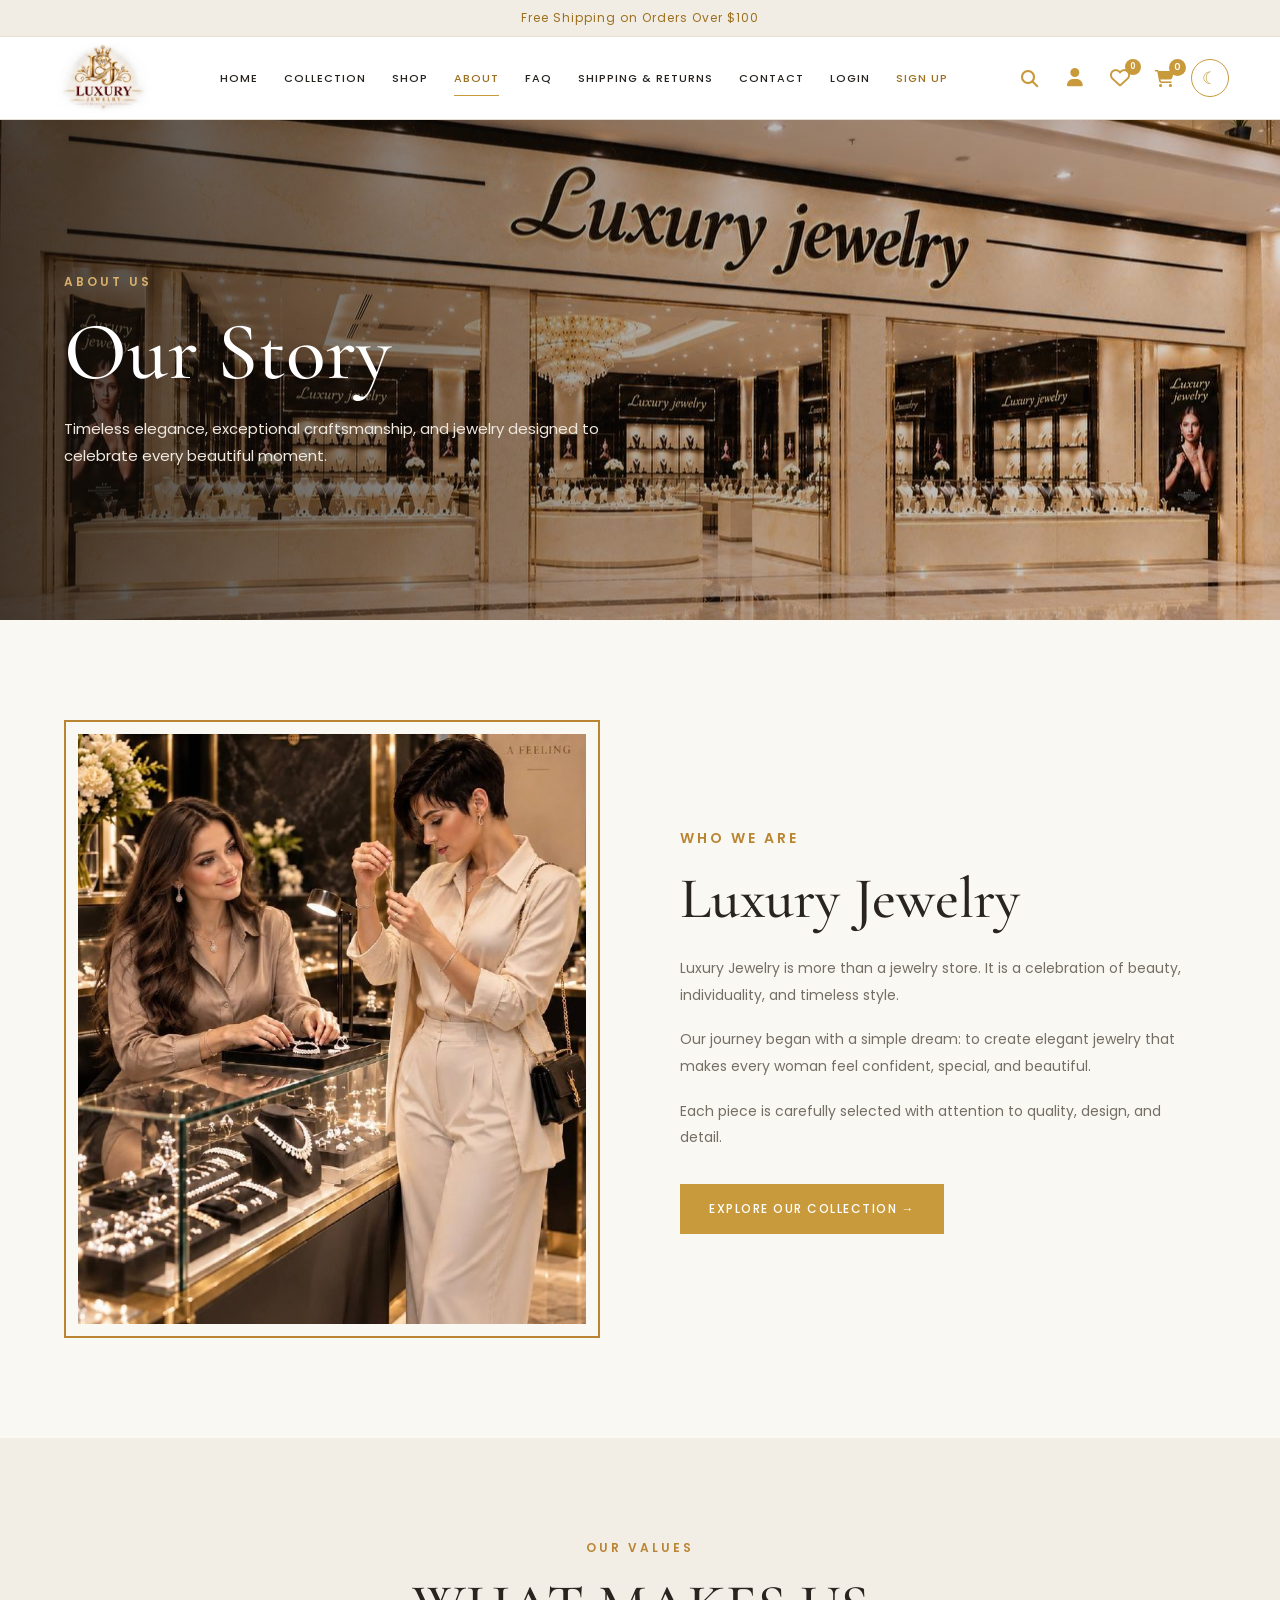
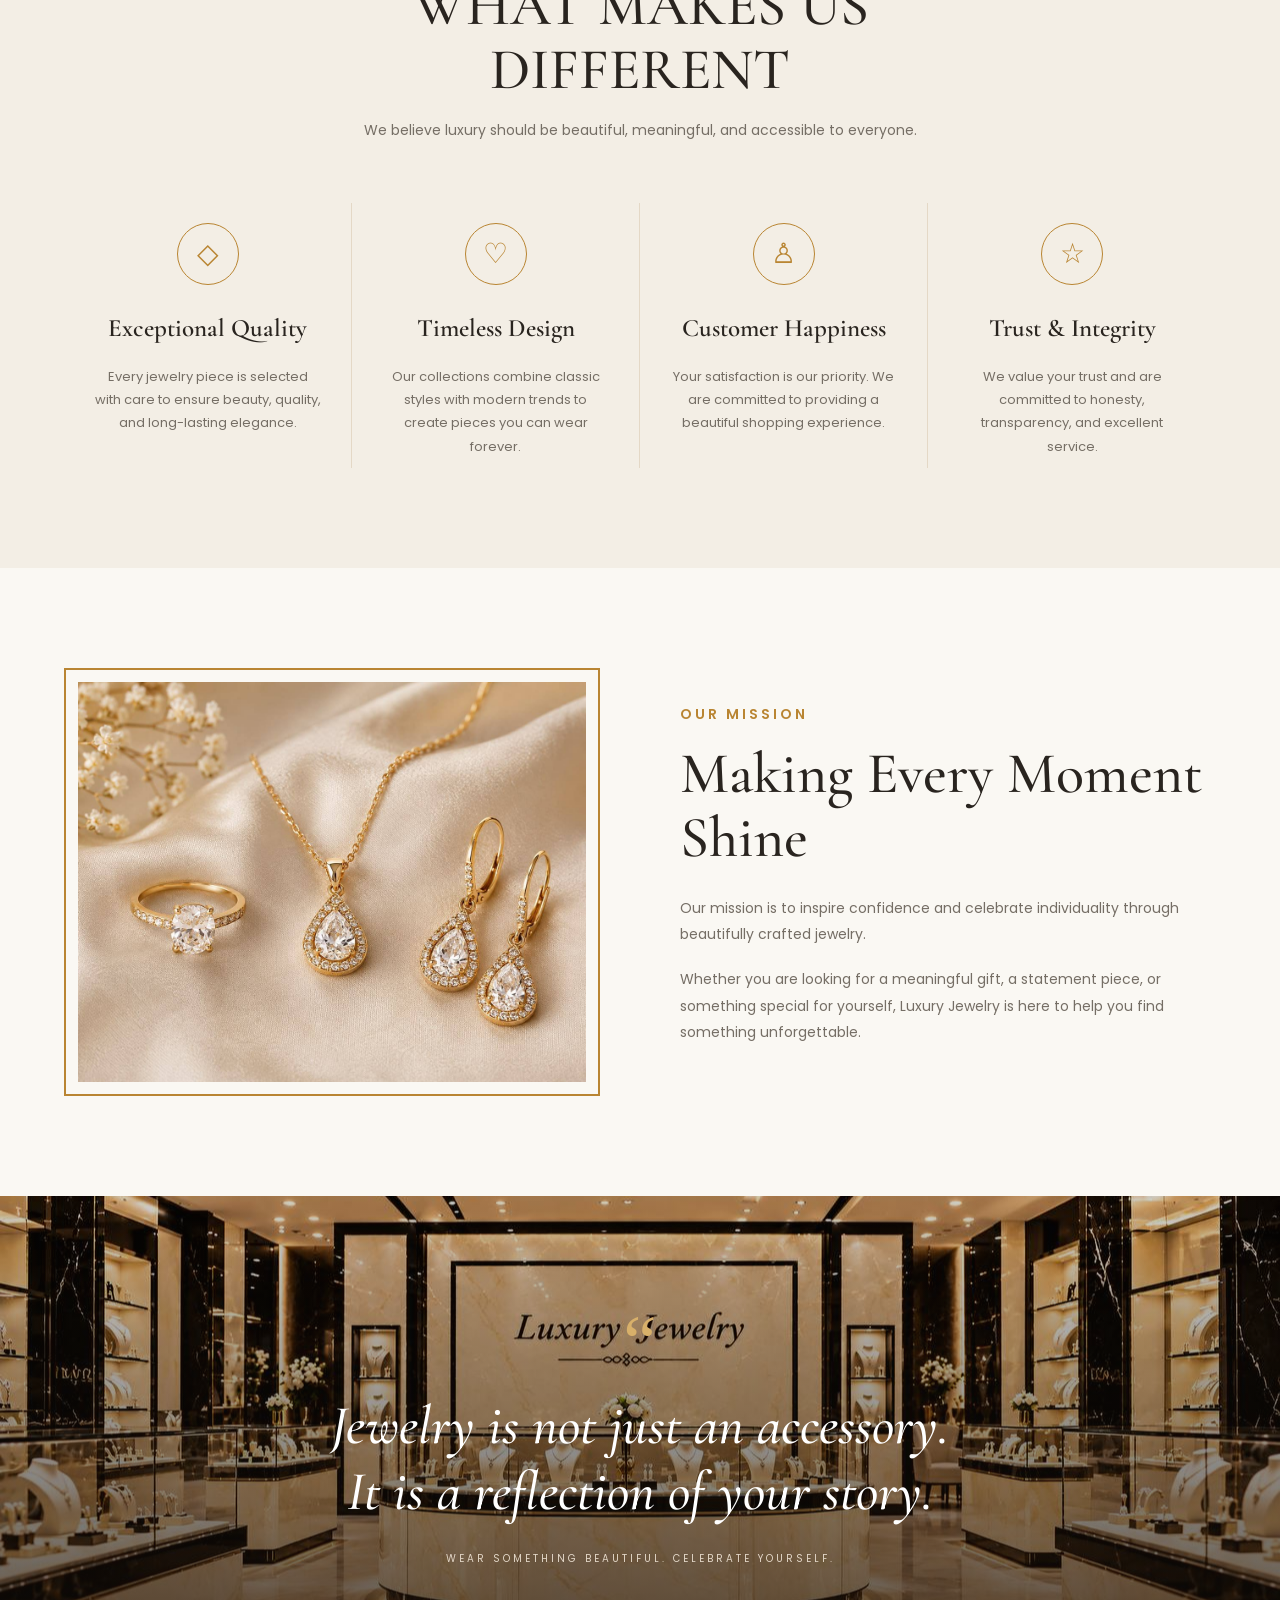
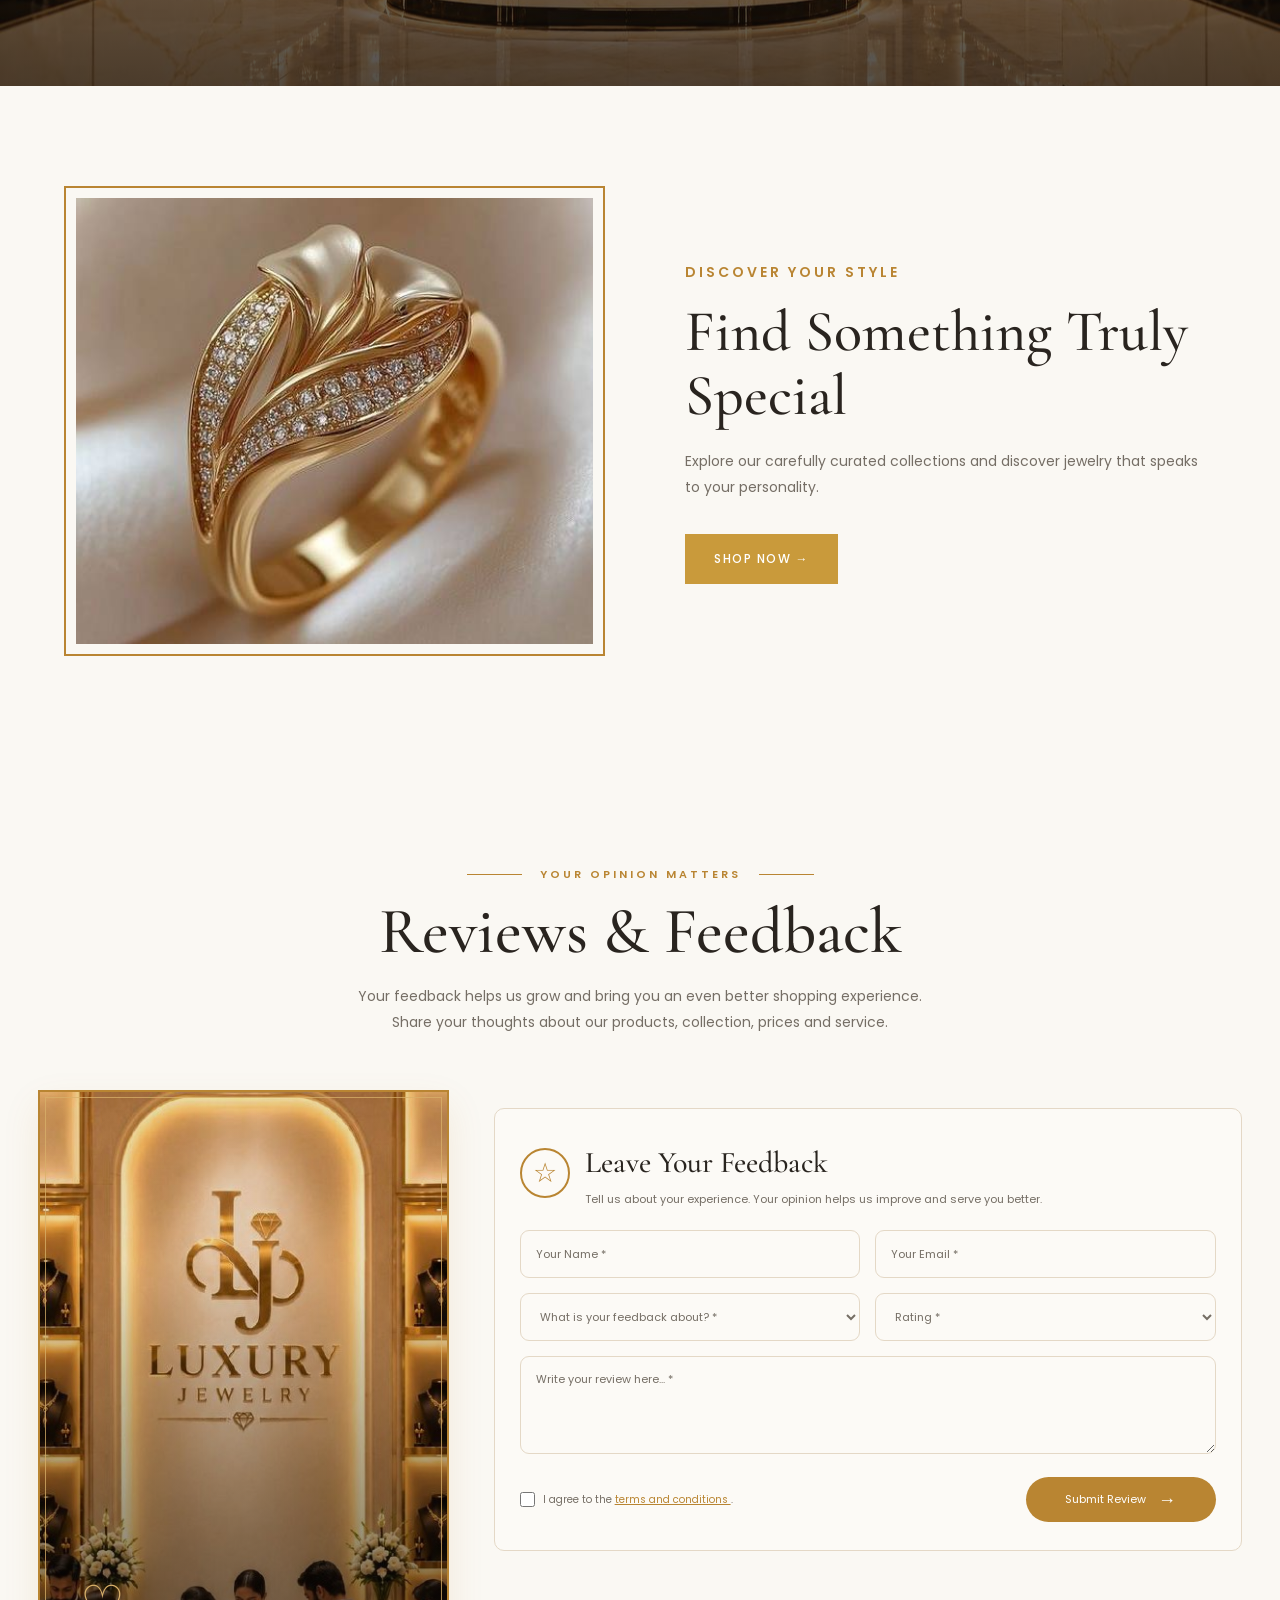
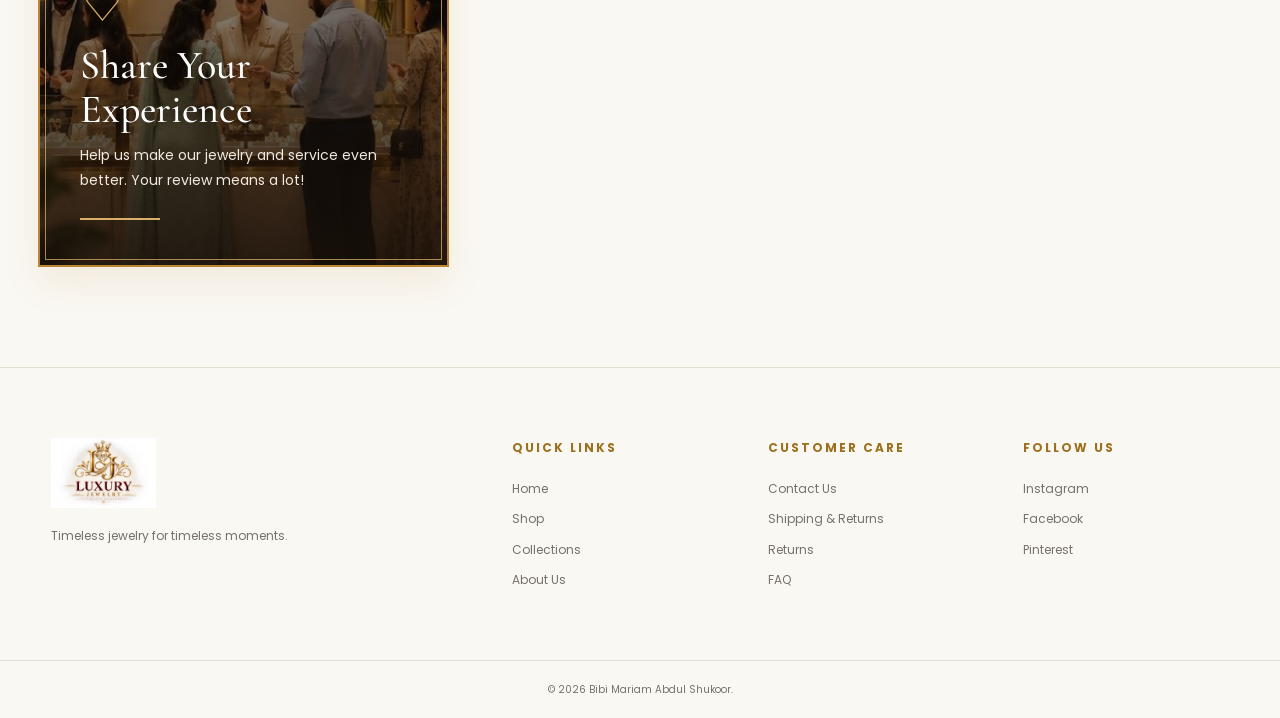
==== commit d29aaf0c: "Update" ====
--- a/about.html
+++ b/about.html
@@ -3,501 +3,454 @@
 <head>
     <meta charset="UTF-8">
     <meta name="viewport" content="width=device-width, initial-scale=1.0">
-
     <title>About Us | Luxury Jewelry</title>
-
     <!-- Google Fonts -->
     <link rel="preconnect" href="https://fonts.googleapis.com">
     <link rel="preconnect" href="https://fonts.gstatic.com" crossorigin>
-
-    <link href="https://fonts.googleapis.com/css2?family=Cormorant+Garamond:wght@400;500;600;700&family=Poppins:wght@300;400;500;600&display=swap" rel="stylesheet">
-
-    <!-- Home Main CSS -->
+    <link
+        href="https://fonts.googleapis.com/css2?family=Cormorant+Garamond:wght@400;500;600;700&family=Poppins:wght@300;400;500;600&display=swap"
+        rel="stylesheet"
+    >
+    <!-- Main CSS -->
     <link rel="stylesheet" href="css/style.css">
-
     <!-- About Page CSS -->
     <link rel="stylesheet" href="css/about.css">
-
     <!-- Navbar CSS -->
     <link rel="stylesheet" href="css/navbar.css">
+    <!-- Font Awesome -->
+    <link
+        rel="stylesheet"
+        href="https://cdnjs.cloudflare.com/ajax/libs/font-awesome/6.7.2/css/all.min.css"
+    >
 </head>
-
 <body>
-
-    <!-- =========================
-         ANNOUNCEMENT BAR
-    ========================== -->
-
+    <!-- Announcement Bar -->
     <div class="announcement-bar">
         Free Shipping on Orders Over $100
     </div>
-
-
-    <!-- =========================
-         NAVBAR
-    ========================== -->
-
+    <!-- Navbar -->
     <div id="navbar"></div>
-
-
-    <!-- =========================
-         ABOUT PAGE CONTENT
-    ========================== -->
-
     <main>
-
-
-        <!-- =========================
-             ABOUT HERO
-        ========================== -->
-
+        <!-- ABOUT HERO -->
         <section class="about-hero">
-
             <div class="about-hero-content">
-
-                <p class="about-subtitle">
-                    ABOUT US
-                </p>
-
-                <h1>
-                    Our Story
-                </h1>
-
+                <p class="about-subtitle">ABOUT US</p>
+                <h1>Our Story</h1>
                 <p>
                     Timeless elegance, exceptional craftsmanship,
                     and jewelry designed to celebrate every beautiful moment.
                 </p>
-
-            </div>
-
-        </section>
-
-
-        <!-- =========================
-             OUR STORY
-        ========================== -->
-
+            </div>
+        </section>
+        <!-- OUR STORY -->
         <section class="about-story section">
-
             <div class="about-container">
-
-
-                <!-- Image -->
                 <div class="about-story-image">
-
                     <div class="image-frame">
-
                         <img
-                            src="images/image3.jpg"
+                            src="images/6219549056694948055_120.jpg"
                             alt="Luxury Jewelry Woman"
                         >
-
                     </div>
-
-                </div>
-
-
-                <!-- Content -->
+                </div>
                 <div class="about-story-content">
-
-                    <p class="section-subtitle">
-                        WHO WE ARE
-                    </p>
-
-                    <h2>
-                        Luxury Jewelry
-                    </h2>
-
+                    <p class="section-subtitle">WHO WE ARE</p>
+                    <h2>Luxury Jewelry</h2>
                     <p>
                         Luxury Jewelry is more than a jewelry store.
                         It is a celebration of beauty, individuality,
                         and timeless style.
                     </p>
-
                     <p>
                         Our journey began with a simple dream: to create
                         elegant jewelry that makes every woman feel
                         confident, special, and beautiful.
                     </p>
-
                     <p>
                         Each piece is carefully selected with attention
                         to quality, design, and detail.
                     </p>
-
                     <a href="shop.html" class="btn btn-primary">
                         Explore Our Collection →
                     </a>
-
-                </div>
-
-            </div>
-
-        </section>
-
-
-        <!-- =========================
-             OUR VALUES
-        ========================== -->
-
+                </div>
+            </div>
+        </section>
+        <!-- OUR VALUES -->
         <section class="about-values section">
-
             <div class="section-heading">
-
-                <p class="section-subtitle">
-                    OUR VALUES
-                </p>
-
-                <h2>
-                    What Makes Us Different
-                </h2>
-
+                <p class="section-subtitle">OUR VALUES</p>
+                <h2>What Makes Us Different</h2>
                 <p>
                     We believe luxury should be beautiful,
                     meaningful, and accessible to everyone.
                 </p>
-
-            </div>
-
-
+            </div>
             <div class="values-grid">
-
-
-                <!-- Value 1 -->
                 <div class="value-card">
-
-                    <div class="value-icon">
-                        ◇
-                    </div>
-
-                    <h3>
-                        Exceptional Quality
-                    </h3>
-
+                    <div class="value-icon">◇</div>
+                    <h3>Exceptional Quality</h3>
                     <p>
                         Every jewelry piece is selected with care
                         to ensure beauty, quality, and long-lasting elegance.
                     </p>
-
-                </div>
-
-
-                <!-- Value 2 -->
+                </div>
                 <div class="value-card">
-
-                    <div class="value-icon">
-                        ♡
-                    </div>
-
-                    <h3>
-                        Timeless Design
-                    </h3>
-
+                    <div class="value-icon">♡</div>
+                    <h3>Timeless Design</h3>
                     <p>
                         Our collections combine classic styles with modern
                         trends to create pieces you can wear forever.
                     </p>
-
-                </div>
-
-
-                <!-- Value 3 -->
+                </div>
                 <div class="value-card">
-
-                    <div class="value-icon">
-                        ♙
-                    </div>
-
-                    <h3>
-                        Customer Happiness
-                    </h3>
-
+                    <div class="value-icon">♙</div>
+                    <h3>Customer Happiness</h3>
                     <p>
                         Your satisfaction is our priority.
                         We are committed to providing a beautiful shopping experience.
                     </p>
-
-                </div>
-
-
-                <!-- Value 4 -->
+                </div>
                 <div class="value-card">
-
-                    <div class="value-icon">
-                        ☆
-                    </div>
-
-                    <h3>
-                        Trust & Integrity
-                    </h3>
-
+                    <div class="value-icon">☆</div>
+                    <h3>Trust &amp; Integrity</h3>
                     <p>
                         We value your trust and are committed to honesty,
                         transparency, and excellent service.
                     </p>
-
-                </div>
-
-            </div>
-
-        </section>
-
-
-        <!-- =========================
-             OUR MISSION
-        ========================== -->
-
+                </div>
+            </div>
+        </section>
+        <!-- OUR MISSION -->
         <section class="about-mission section">
-
             <div class="about-container">
-
-
-                <!-- Mission Image -->
                 <div class="mission-image">
-
                     <div class="image-frame">
-
                         <img
                             src="images/image4.jpg"
                             alt="Elegant Gold Necklace"
                         >
-
                     </div>
-
-                </div>
-
-
-                <!-- Mission Content -->
+                </div>
                 <div class="mission-content">
-
-                    <p class="section-subtitle">
-                        OUR MISSION
-                    </p>
-
-                    <h2>
-                        Making Every Moment Shine
-                    </h2>
-
+                    <p class="section-subtitle">OUR MISSION</p>
+                    <h2>Making Every Moment Shine</h2>
                     <p>
                         Our mission is to inspire confidence and celebrate
                         individuality through beautifully crafted jewelry.
                     </p>
-
                     <p>
                         Whether you are looking for a meaningful gift,
                         a statement piece, or something special for yourself,
                         Luxury Jewelry is here to help you find something unforgettable.
                     </p>
-
-                </div>
-
-            </div>
-
-        </section>
-
-
-        <!-- =========================
-             QUOTE SECTION
-        ========================== -->
-
+                </div>
+            </div>
+        </section>
+        <!-- QUOTE SECTION -->
         <section class="about-quote">
-
             <div class="quote-content">
-
-                <span class="quote-icon">
-                    “
-                </span>
-
+                <span class="quote-icon">“</span>
                 <h2>
                     Jewelry is not just an accessory.
                     <br>
                     It is a reflection of your story.
                 </h2>
-
                 <p>
                     WEAR SOMETHING BEAUTIFUL. CELEBRATE YOURSELF.
                 </p>
-
-            </div>
-
-        </section>
-
-
-        <!-- =========================
-             CALL TO ACTION
-        ========================== -->
-
+            </div>
+        </section>
+        <!-- CALL TO ACTION -->
         <section class="about-cta section">
-
             <div class="about-container">
-
-
                 <div class="cta-image">
-
                     <img
-                        src="images/image5.jpg"
+                        src="images/6213251058386014569_120.jpg"
                         alt="Luxury Diamond Ring"
                     >
-
-                </div>
-
-
+                </div>
                 <div class="cta-content">
-
-                    <p class="section-subtitle">
-                        DISCOVER YOUR STYLE
-                    </p>
-
-                    <h2>
-                        Find Something Truly Special
-                    </h2>
-
+                    <p class="section-subtitle">DISCOVER YOUR STYLE</p>
+                    <h2>Find Something Truly Special</h2>
                     <p>
                         Explore our carefully curated collections and discover
                         jewelry that speaks to your personality.
                     </p>
-
                     <a href="shop.html" class="btn btn-primary">
                         Shop Now →
                     </a>
-
-                </div>
-
-            </div>
-
-        </section>
-
+                </div>
+            </div>
+        </section>
+        <!-- REVIEWS & FEEDBACK -->
+        <section class="about-reviews" id="reviews">
+            <!-- Reviews Heading -->
+            <div class="reviews-heading">
+                <p class="reviews-subtitle">YOUR OPINION MATTERS</p>
+                <h2>Reviews &amp; Feedback</h2>
+                <p>
+                    Your feedback helps us grow and bring you an even better
+                    shopping experience.
+                    <br>
+                    Share your thoughts about our products, collection, prices and service.
+                </p>
+            </div>
+            <!-- Reviews Container -->
+            <div class="reviews-container">
+                <!-- Left Image -->
+                <div class="reviews-image">
+                    <img
+                        src="images/6208355207985435182_120.jpg"
+                        alt="Luxury Jewelry Experience"
+                    >
+                    <div class="reviews-image-overlay">
+                        <span class="review-heart">♡</span>
+                        <h3>Share Your Experience</h3>
+                        <p>
+                            Help us make our jewelry and service
+                            even better. Your review means a lot!
+                        </p>
+                        <span class="review-line"></span>
+                    </div>
+                </div>
+                <!-- Right Side -->
+                <div class="reviews-right">
+                    <!-- Customer Reviews -->
+                    <div class="review-cards">
+                        <!-- REVIEW 1 -->
+                        <article class="review-card">
+                            <div class="review-user">
+                                <div class="review-avatar">SM</div>
+                                <div>
+                                    <h4>Sarah M.</h4>
+                                    <span>2 days ago</span>
+                                </div>
+                            </div>
+                            <div class="review-stars">★★★★★</div>
+                            <p class="review-text">
+                                “The quality is amazing! The necklace looks
+                                even more beautiful in person. The packaging
+                                was so elegant and shipping was fast.
+                                I absolutely love it!”
+                            </p>
+                            <div class="review-product">
+                                <div class="product-icon">♢</div>
+                                <div>
+                                    <strong>Diamond Necklace</strong>
+                                    <span>Luxury Collection</span>
+                                </div>
+                            </div>
+                        </article>
+                        <!-- REVIEW 2 -->
+                        <article class="review-card">
+                            <div class="review-user">
+                                <div class="review-avatar">AK</div>
+                                <div>
+                                    <h4>Ayesha K.</h4>
+                                    <span>1 week ago</span>
+                                </div>
+                            </div>
+                            <div class="review-stars">★★★★★</div>
+                            <p class="review-text">
+                                “I’m really happy with my purchase.
+                                The earrings are so elegant and the price
+                                is fair for such high quality.
+                                I will definitely shop again!”
+                            </p>
+                            <div class="review-product">
+                                <div class="product-icon">◇</div>
+                                <div>
+                                    <strong>Gold Earrings</strong>
+                                    <span>Classic Collection</span>
+                                </div>
+                            </div>
+                        </article>
+                        <!-- REVIEW 3 -->
+                        <article class="review-card">
+                            <div class="review-user">
+                                <div class="review-avatar">LR</div>
+                                <div>
+                                    <h4>Lina R.</h4>
+                                    <span>2 weeks ago</span>
+                                </div>
+                            </div>
+                            <div class="review-stars">★★★★★</div>
+                            <p class="review-text">
+                                “Beautiful collection and excellent customer
+                                service. The bracelet is stunning, and the
+                                price is reasonable for the quality.
+                                Highly recommended!”
+                            </p>
+                            <div class="review-product">
+                                <div class="product-icon">♡</div>
+                                <div>
+                                    <strong>Gold Bracelet</strong>
+                                    <span>Timeless Collection</span>
+                                </div>
+                            </div>
+                        </article>
+                        <!-- New customer reviews are added here by about.js -->
+                    </div>
+                    <!-- LEAVE YOUR FEEDBACK -->
+                    <div class="feedback-box">
+                        <div class="feedback-heading">
+                            <div class="feedback-icon">☆</div>
+                            <div>
+                                <h3>Leave Your Feedback</h3>
+                                <p>
+                                    Tell us about your experience.
+                                    Your opinion helps us improve and serve you better.
+                                </p>
+                            </div>
+                        </div>
+                        <!-- FEEDBACK FORM -->
+                        <form class="about-feedback-form">
+                            <!-- NAME AND EMAIL -->
+                            <div class="feedback-row">
+                                <div class="feedback-field">
+                                    <input
+                                        type="text"
+                                        name="reviewName"
+                                        placeholder="Your Name *"
+                                        aria-label="Your Name"
+                                        autocomplete="name"
+                                        required
+                                    >
+                                </div>
+                                <div class="feedback-field">
+                                    <input
+                                        type="email"
+                                        name="reviewEmail"
+                                        placeholder="Your Email *"
+                                        aria-label="Your Email"
+                                        autocomplete="email"
+                                        required
+                                    >
+                                </div>
+                            </div>
+                            <!-- CATEGORY AND RATING -->
+                            <div class="feedback-row">
+                                <div class="feedback-field">
+                                    <select
+                                        name="reviewCategory"
+                                        aria-label="Feedback Category"
+                                        required
+                                    >
+                                        <option value="" selected disabled>
+                                            What is your feedback about? *
+                                        </option>
+                                        <option value="product">Product</option>
+                                        <option value="collection">Collection</option>
+                                        <option value="price">Price</option>
+                                        <option value="service">Customer Service</option>
+                                        <option value="shipping">Shipping</option>
+                                    </select>
+                                </div>
+                                <div class="feedback-field">
+                                    <select
+                                        name="reviewRating"
+                                        aria-label="Rating"
+                                        required
+                                    >
+                                        <option value="" selected disabled>
+                                            Rating *
+                                        </option>
+                                        <option value="5">★★★★★ — Excellent</option>
+                                        <option value="4">★★★★☆ — Very Good</option>
+                                        <option value="3">★★★☆☆ — Good</option>
+                                        <option value="2">★★☆☆☆ — Fair</option>
+                                        <option value="1">★☆☆☆☆ — Poor</option>
+                                    </select>
+                                </div>
+                            </div>
+                            <!-- REVIEW MESSAGE -->
+                            <div class="feedback-field feedback-message">
+                                <textarea
+                                    name="reviewMessage"
+                                    placeholder="Write your review here... *"
+                                    aria-label="Write your review"
+                                    rows="4"
+                                    required
+                                ></textarea>
+                            </div>
+                            <!-- TERMS AND SUBMIT -->
+                            <div class="feedback-bottom">
+                                <label class="terms-check">
+                                    <input
+                                        type="checkbox"
+                                        name="agreeTerms"
+                                        required
+                                    >
+                                    <span>
+                                        I agree to the
+                                        <a href="#reviews">
+                                            terms and conditions
+                                        </a>.
+                                    </span>
+                                </label>
+                                <button
+                                    type="submit"
+                                    class="feedback-submit"
+                                >
+                                    Submit Review
+                                    <span>→</span>
+                                </button>
+                            </div>
+                        </form>
+                    </div>
+                </div>
+            </div>
+        </section>
     </main>
-
-
-    <!-- =========================
-         FOOTER - SAME AS HOME
-    ========================== -->
-
+    <!-- FOOTER -->
     <footer class="footer">
-
         <div class="footer-container">
-
-
             <!-- Footer Brand -->
             <div class="footer-brand">
-
                 <a href="index.html" class="logo">
-
                     <img
                         src="images/logo.jpeg"
                         alt="Luxury Jewelry Logo"
                     >
-
                 </a>
-
-                <p>
-                    Timeless jewelry for timeless moments.
-                </p>
-
-            </div>
-
-
+                <p>Timeless jewelry for timeless moments.</p>
+            </div>
             <!-- Quick Links -->
             <div class="footer-column">
-
-                <h3>
-                    Quick Links
-                </h3>
-
-                <a href="index.html">
-                    Home
-                </a>
-
-                <a href="shop.html">
-                    Shop
-                </a>
-
-                <a href="collections.html">
-                    Collections
-                </a>
-
-                <a href="about.html">
-                    About Us
-                </a>
-
-            </div>
-
-
+                <h3>Quick Links</h3>
+                <a href="index.html">Home</a>
+                <a href="shop.html">Shop</a>
+                <a href="collections.html">Collections</a>
+                <a href="about.html">About Us</a>
+            </div>
             <!-- Customer Care -->
             <div class="footer-column">
-
-                <h3>
-                    Customer Care
-                </h3>
-
-                <a href="contact.html">
-                    Contact Us
-                </a>
-
-                <a href="shipping-returns.html">
-                    Shipping & Returns
-                </a>
-
-                <a href="shipping-returns.html">
-                    Returns
-                </a>
-
-                <a href="faq.html">
-                    FAQ
-                </a>
-
-            </div>
-
-
+                <h3>Customer Care</h3>
+                <a href="contact.html">Contact Us</a>
+                <a href="shipping-returns.html">Shipping &amp; Returns</a>
+                <a href="shipping-returns.html">Returns</a>
+                <a href="faq.html">FAQ</a>
+            </div>
             <!-- Social Media -->
             <div class="footer-column">
-
-                <h3>
-                    Follow Us
-                </h3>
-
+                <h3>Follow Us</h3>
                 <div class="social-links">
-
-                    <a href="#" aria-label="Instagram">
-                        Instagram
-                    </a>
-
-                    <a href="#" aria-label="Facebook">
-                        Facebook
-                    </a>
-
-                    <a href="#" aria-label="Pinterest">
-                        Pinterest
-                    </a>
-
-                </div>
-
-            </div>
-
+                    <a href="#" aria-label="Instagram">Instagram</a>
+                    <a href="#" aria-label="Facebook">Facebook</a>
+                    <a href="#" aria-label="Pinterest">Pinterest</a>
+                </div>
+            </div>
         </div>
-
-
         <!-- Footer Bottom -->
         <div class="footer-bottom">
-
-            <p>
-                ©️ 2026 Luxury Jewelry. All Rights Reserved.
-            </p>
-
+            <p>© 2026 Bibi Mariam Abdul Shukoor.</p>
         </div>
-
     </footer>
-
-
-    <!-- =========================
-         JAVASCRIPT
-    ========================== -->
-
+    <!-- JAVASCRIPT -->
     <script src="js/auth.js"></script>
     <script src="js/navbar.js"></script>
     <script src="js/landing.js"></script>
     <script src="js/about.js"></script>
-
 </body>
 </html>
--- a/css/style.css
+++ b/css/style.css
@@ -275,7 +275,7 @@
 
     background:
        
-        url("../images/imagehome6.jpg")
+        url("../images/6206103408171749658_121.jpg")
         center center / cover no-repeat;
 
     transition: background-color var(--transition);
@@ -1419,7 +1419,7 @@
             rgba(17, 16, 15, 0.10) 75%,
             rgba(17, 16, 15, 0.05) 100%
         ),
-        url("../images/imagehero.jpg")
+        url("../images/6206103408171749658_121.jpg")
         center center / cover no-repeat;
 }
 
@@ -1937,4 +1937,13 @@
 ::-webkit-scrollbar-thumb:hover {
 
     background: var(--gold-dark);
+}
+
+/* Make only product-card Favorite and Add to Cart look locked. */
+.product-card .add-cart-btn.login-required,
+.product-card .wishlist-btn.login-required,
+.featured-product-card .add-cart-btn.login-required,
+.featured-product-card .wishlist-btn.login-required {
+    opacity: 0.5;
+    cursor: not-allowed;
 }
--- a/css/about.css
+++ b/css/about.css
@@ -4,9 +4,9 @@
 ===================================================== */
 
 
-/* =========================
+/* =====================================================
    ROOT
-========================= */
+===================================================== */
 
 :root {
     --about-gold: #b98532;
@@ -20,16 +20,17 @@
 }
 
 
-/* =========================
+/* =====================================================
    GENERAL
-========================= */
+===================================================== */
 
 .about-hero,
 .about-story,
 .about-values,
 .about-mission,
 .about-quote,
-.about-cta {
+.about-cta,
+.about-reviews {
     width: 100%;
 }
 
@@ -42,19 +43,13 @@
     padding: 100px 0;
 }
 
-.about-page h1,
-.about-page h2,
-.about-page h3 {
-    font-family: "Cormorant Garamond", serif;
-}
-
-
-/* =========================
+
+/* =====================================================
    ABOUT HERO
-========================= */
+===================================================== */
 
 .about-hero {
-    min-height: 450px;
+    min-height: 500px;
 
     display: flex;
     align-items: center;
@@ -66,7 +61,7 @@
             rgba(18, 13, 8, 0.35),
             rgba(18, 13, 8, 0.15)
         ),
-        url("../images/image2.jpg");
+        url("../images/6208355207985435211_121.jpg");
 
     background-size: cover;
     background-position: center;
@@ -75,6 +70,7 @@
 .about-hero-content {
     width: min(1180px, 90%);
     margin: 0 auto;
+
     color: #ffffff;
 }
 
@@ -96,20 +92,23 @@
     font-size: clamp(50px, 7vw, 82px);
     font-weight: 500;
     line-height: 1;
+
     margin-bottom: 22px;
 }
 
 .about-hero p:last-child {
     max-width: 550px;
+
     color: #eee8df;
+
     font-size: 15px;
     line-height: 1.8;
 }
 
 
-/* =========================
+/* =====================================================
    OUR STORY
-========================= */
+===================================================== */
 
 .about-story {
     background: var(--about-cream);
@@ -117,8 +116,11 @@
 
 .about-story .about-container {
     display: grid;
+
     grid-template-columns: 1fr 1fr;
+
     align-items: center;
+
     gap: 80px;
 }
 
@@ -128,22 +130,22 @@
 }
 
 
-/* =========================
+/* =====================================================
    IMAGE FRAME
-========================= */
+===================================================== */
 
 .image-frame {
     position: relative;
 
     width: 100%;
+    
+
     padding: 12px;
+
     border: 2px solid var(--about-gold);
 
     box-sizing: border-box;
 }
-
-
-/* photo*/
 
 .image-frame img {
     position: relative;
@@ -152,7 +154,7 @@
     display: block;
 
     width: 100%;
-    height: 470px;
+    height: 590px;
 
     object-fit: cover;
     object-position: center;
@@ -163,9 +165,9 @@
 }
 
 
-/* =========================
+/* =====================================================
    STORY CONTENT
-========================= */
+===================================================== */
 
 .about-story-content {
     padding-right: 20px;
@@ -182,10 +184,15 @@
 .about-mission h2,
 .about-cta h2 {
     font-family: "Cormorant Garamond", serif;
+
     font-size: clamp(40px, 5vw, 58px);
+
     font-weight: 500;
+
     line-height: 1.1;
+
     color: var(--about-text);
+
     margin-bottom: 25px;
 }
 
@@ -193,28 +200,35 @@
 .about-mission p,
 .about-cta p {
     color: var(--about-muted);
+
     font-size: 14px;
+
     line-height: 1.9;
+
     margin-bottom: 18px;
 }
 
 
-/* =========================
+/* =====================================================
    BUTTON
-========================= */
+===================================================== */
 
 .about-story-content .btn,
 .about-cta .btn {
     display: inline-flex;
+
     align-items: center;
     justify-content: center;
+
     text-align: center;
+
     margin-top: 15px;
 }
 
-/* =========================
+
+/* =====================================================
    VALUES
-========================= */
+===================================================== */
 
 .about-values {
     background: var(--about-beige);
@@ -222,43 +236,58 @@
 
 .about-values .section-heading {
     text-align: center;
+
     max-width: 700px;
+
     margin: 0 auto 60px;
 }
 
 .about-values .section-subtitle {
     color: var(--about-gold);
+
     margin-bottom: 15px;
 }
 
 .about-values .section-heading h2 {
     font-family: "Cormorant Garamond", serif;
+
     font-size: clamp(40px, 5vw, 58px);
+
     font-weight: 500;
+
     line-height: 1.1;
+
     color: var(--about-text);
+
     margin-bottom: 18px;
 }
 
 .about-values .section-heading p:last-child {
     color: var(--about-muted);
+
     font-size: 14px;
 }
 
 
-/* Values Grid */
+/* =====================================================
+   VALUES GRID
+===================================================== */
 
 .values-grid {
     width: min(1180px, 90%);
+
     margin: 0 auto;
 
     display: grid;
+
     grid-template-columns: repeat(4, 1fr);
+
     gap: 0;
 }
 
 .value-card {
     text-align: center;
+
     padding: 20px 30px 10px;
 
     border-right: 1px solid var(--about-border);
@@ -273,15 +302,18 @@
     height: 62px;
 
     display: flex;
+
     align-items: center;
     justify-content: center;
 
     margin: 0 auto 22px;
 
     border: 1px solid var(--about-gold);
+
     border-radius: 50%;
 
     color: var(--about-gold);
+
     font-size: 28px;
 
     transition: 0.3s ease;
@@ -289,28 +321,36 @@
 
 .value-card:hover .value-icon {
     background: var(--about-gold);
+
     color: #ffffff;
+
     transform: translateY(-5px);
 }
 
 .value-card h3 {
     font-family: "Cormorant Garamond", serif;
+
     font-size: 25px;
+
     font-weight: 600;
+
     color: var(--about-text);
+
     margin-bottom: 15px;
 }
 
 .value-card p {
     color: var(--about-muted);
+
     font-size: 13px;
+
     line-height: 1.8;
 }
 
 
-/* =========================
+/* =====================================================
    OUR MISSION
-========================= */
+===================================================== */
 
 .about-mission {
     background: var(--about-cream);
@@ -318,8 +358,11 @@
 
 .about-mission .about-container {
     display: grid;
+
     grid-template-columns: 1fr 1fr;
+
     align-items: center;
+
     gap: 80px;
 }
 
@@ -340,14 +383,15 @@
 }
 
 
-/* =========================
+/* =====================================================
    QUOTE
-========================= */
+===================================================== */
 
 .about-quote {
-    min-height: 390px;
+    min-height: 490px;
 
     display: flex;
+
     align-items: center;
     justify-content: center;
 
@@ -355,49 +399,64 @@
 
     background:
         linear-gradient(
-            rgba(18, 13, 8, 0.72),
+            rgba(18, 13, 8, 0.204),
             rgba(18, 13, 8, 0.72)
         ),
-        url("../images/image3.jpg");
+        url("../images/6208355207985435204_121.jpg");
 
     background-size: cover;
+
     background-position: center;
 }
 
 .quote-content {
     width: min(800px, 90%);
+
     margin: auto;
+
     color: #ffffff;
 }
 
 .quote-icon {
     display: block;
+
     color: var(--about-gold-light);
+
     font-family: Georgia, serif;
+
     font-size: 75px;
+
     line-height: 0.7;
+
     margin-bottom: 25px;
 }
 
 .quote-content h2 {
     font-family: "Cormorant Garamond", serif;
+
     font-size: clamp(35px, 5vw, 55px);
+
     font-weight: 500;
+
     font-style: italic;
+
     line-height: 1.2;
+
     margin-bottom: 25px;
 }
 
 .quote-content p {
     color: #e3d7c8;
+
     font-size: 10px;
+
     letter-spacing: 3px;
 }
 
 
-/* =========================
+/* =====================================================
    CALL TO ACTION
-========================= */
+===================================================== */
 
 .about-cta {
     background: var(--about-cream);
@@ -405,8 +464,11 @@
 
 .about-cta .about-container {
     display: grid;
+
     grid-template-columns: 1fr 1fr;
+
     align-items: center;
+
     gap: 70px;
 }
 
@@ -414,9 +476,6 @@
     position: relative;
 }
 
-
-/* CTA */
-
 .cta-image::before {
     content: "";
 
@@ -433,12 +492,14 @@
 
 .cta-image img {
     position: relative;
+
     z-index: 1;
 
     display: block;
 
     width: 100%;
-    height: 270px;
+
+    height: 470px;
 
     object-fit: cover;
 
@@ -456,12 +517,753 @@
 }
 
 
-/* =========================
+/* =====================================================
+   REVIEWS & FEEDBACK
+===================================================== */
+
+.about-reviews {
+    width: 100%;
+
+    padding: 100px 0;
+
+    background: var(--about-cream);
+}
+
+
+/* =====================================================
+   REVIEWS HEADER
+===================================================== */
+
+.reviews-heading {
+    width: min(900px, 90%);
+
+    margin: 0 auto 55px;
+
+    text-align: center;
+}
+
+.reviews-subtitle {
+    display: inline-flex;
+
+    align-items: center;
+
+    gap: 18px;
+
+    color: var(--about-gold);
+
+    font-size: 11px;
+
+    font-weight: 600;
+
+    letter-spacing: 3px;
+
+    text-transform: uppercase;
+
+    margin-bottom: 14px;
+}
+
+.reviews-subtitle::before,
+.reviews-subtitle::after {
+    content: "";
+
+    width: 55px;
+
+    height: 1px;
+
+    background: var(--about-gold);
+}
+
+.reviews-heading h2 {
+    font-family: "Cormorant Garamond", serif;
+
+    font-size: clamp(45px, 6vw, 65px);
+
+    font-weight: 500;
+
+    line-height: 1.05;
+
+    color: var(--about-text);
+
+    margin-bottom: 18px;
+}
+
+.reviews-heading > p:last-child {
+    color: var(--about-muted);
+
+    font-size: 14px;
+
+    line-height: 1.8;
+}
+
+
+/* =====================================================
+   REVIEWS CONTAINER
+===================================================== */
+
+.reviews-container {
+    width: min(1380px, 94%);
+
+    margin: 0 auto;
+
+    display: grid;
+
+    grid-template-columns: 0.85fr 1.55fr;
+
+    gap: 45px;
+
+    align-items: stretch;
+}
+
+
+/* =====================================================
+   LEFT REVIEW IMAGE
+===================================================== */
+
+.reviews-image {
+    position: relative;
+
+    min-height: 650px;
+
+    overflow: hidden;
+
+    background: #2a2118;
+
+    /*
+       FOUR ROUNDED CORNERS
+    */
+    border-radius: 0px;
+
+    /*
+       GOLD BORDER
+    */
+    border: 2px solid var(--about-gold);
+
+    box-sizing: border-box;
+
+    /*
+       SOFT SHADOW
+    */
+    box-shadow:
+        0 15px 35px rgba(174, 105, 21, 0.1);
+}
+
+
+/*
+   INNER GOLD FRAME
+*/
+
+.reviews-image::before {
+    content: "";
+
+    position: absolute;
+
+    inset: 5px;
+
+    border: 1px solid rgba(216, 176, 106, 0.75);
+
+    border-radius: 0px;
+
+    z-index: 3;
+
+    pointer-events: none;
+}
+
+
+/*
+   IMAGE
+*/
+
+.reviews-image img {
+    width: 100%;
+    height: 100%;
+
+    display: block;
+
+    object-fit: cover;
+
+    transition: transform 0.5s ease;
+}
+
+.reviews-image:hover img {
+    transform: scale(1.03);
+}
+
+
+/*
+   IMAGE DARK OVERLAY
+*/
+
+.reviews-image::after {
+    content: "";
+
+    position: absolute;
+
+    inset: 0;
+
+    background:
+        linear-gradient(
+            to top,
+            rgba(23, 15, 9, 0.9) 0%,
+            rgba(10, 7, 4, 0.42) 42%,
+            rgba(22, 14, 8, 0.08) 78%
+        );
+
+    z-index: 1;
+
+    pointer-events: none;
+}
+
+
+/* =====================================================
+   IMAGE TEXT
+===================================================== */
+
+.reviews-image-overlay {
+    position: absolute;
+
+    z-index: 4;
+
+    left: 40px;
+
+    right: 40px;
+
+    bottom: 45px;
+
+    color: #ffffff;
+}
+
+.review-heart {
+    display: block;
+
+    color: var(--about-gold-light);
+
+    font-size: 50px;
+
+    line-height: 1;
+
+    margin-bottom: 14px;
+}
+
+.reviews-image-overlay h3 {
+    font-family: "Cormorant Garamond", serif;
+
+    font-size: 40px;
+
+    font-weight: 500;
+
+    line-height: 1.1;
+
+    margin-bottom: 12px;
+}
+
+.reviews-image-overlay p {
+    max-width: 390px;
+
+    color: #f1e9df;
+
+    font-size: 14px;
+
+    line-height: 1.8;
+
+    margin-bottom: 25px;
+}
+
+.review-line {
+    display: block;
+
+    width: 80px;
+
+    height: 2px;
+
+    background: var(--about-gold-light);
+}
+
+
+/* =====================================================
+   RIGHT SIDE
+===================================================== */
+
+.reviews-right {
+    min-width: 0;
+}
+
+
+/* =====================================================
+   REVIEW CARDS
+===================================================== */
+
+.review-cards {
+    display: grid;
+
+    grid-template-columns: repeat(3, 1fr);
+
+    gap: 16px;
+
+    margin-bottom: 18px;
+}
+
+.review-card {
+    min-width: 0;
+
+    padding: 24px 20px;
+
+    border: 1px solid var(--about-border);
+
+    background: rgba(255, 255, 255, 0.35);
+
+    border-radius: 10px;
+
+    transition:
+        transform 0.3s ease,
+        border-color 0.3s ease,
+        box-shadow 0.3s ease;
+}
+
+.review-card:hover {
+    transform: translateY(-5px);
+
+    border-color: var(--about-gold-light);
+
+    box-shadow:
+        0 12px 30px rgba(80, 55, 25, 0.08);
+}
+
+
+/* =====================================================
+   USER
+===================================================== */
+
+.review-user {
+    display: flex;
+
+    align-items: center;
+
+    gap: 11px;
+
+    margin-bottom: 15px;
+}
+
+.review-avatar {
+    width: 48px;
+    height: 48px;
+
+    flex-shrink: 0;
+
+    display: flex;
+
+    align-items: center;
+    justify-content: center;
+
+    border-radius: 50%;
+
+    background: var(--about-beige);
+
+    border: 1px solid var(--about-gold-light);
+
+    color: var(--about-gold);
+
+    font-size: 13px;
+
+    font-weight: 600;
+
+    letter-spacing: 1px;
+
+    overflow: hidden;
+}
+
+
+/*
+   IF REAL USER PHOTO IS ADDED
+*/
+
+.review-avatar img {
+    width: 100%;
+    height: 100%;
+
+    object-fit: cover;
+
+    display: block;
+}
+
+.review-user h4 {
+    color: var(--about-text);
+
+    font-family: "Poppins", sans-serif;
+
+    font-size: 13px;
+
+    font-weight: 500;
+
+    margin-bottom: 3px;
+}
+
+.review-user span {
+    color: var(--about-muted);
+
+    font-size: 10px;
+}
+
+
+/* =====================================================
+   STARS
+===================================================== */
+
+.review-stars {
+    color: var(--about-gold);
+
+    font-size: 18px;
+
+    letter-spacing: 2px;
+
+    margin-bottom: 13px;
+}
+
+
+/* =====================================================
+   REVIEW TEXT
+===================================================== */
+
+.review-text {
+    color: var(--about-muted);
+
+    font-size: 12px;
+
+    line-height: 1.8;
+
+    min-height: 130px;
+
+    margin-bottom: 18px;
+}
+
+
+/* =====================================================
+   PRODUCT
+===================================================== */
+
+.review-product {
+    display: flex;
+
+    align-items: center;
+
+    gap: 10px;
+
+    padding-top: 14px;
+
+    border-top: 1px solid var(--about-border);
+}
+
+.product-icon {
+    width: 46px;
+    height: 46px;
+
+    flex-shrink: 0;
+
+    display: flex;
+
+    align-items: center;
+    justify-content: center;
+
+    border-radius: 8px;
+
+    background: var(--about-beige);
+
+    color: var(--about-gold);
+
+    font-size: 25px;
+
+    overflow: hidden;
+}
+
+.product-icon img {
+    width: 100%;
+    height: 100%;
+
+    object-fit: cover;
+
+    display: block;
+}
+
+.review-product strong {
+    display: block;
+
+    color: var(--about-text);
+
+    font-size: 11px;
+
+    font-weight: 500;
+
+    margin-bottom: 3px;
+}
+
+.review-product span {
+    display: block;
+
+    color: var(--about-muted);
+
+    font-size: 9px;
+}
+
+
+/* =====================================================
+   FEEDBACK BOX
+===================================================== */
+
+.feedback-box {
+    padding: 28px 25px;
+
+    border: 1px solid var(--about-border);
+
+    border-radius: 10px;
+
+    background: rgba(255, 255, 255, 0.25);
+
+    box-sizing: border-box;
+}
+
+
+/* =====================================================
+   FEEDBACK HEADING
+===================================================== */
+
+.feedback-heading {
+    display: flex;
+
+    align-items: center;
+
+    gap: 15px;
+
+    margin-bottom: 22px;
+}
+
+.feedback-icon {
+    width: 50px;
+    height: 50px;
+
+    flex-shrink: 0;
+
+    display: flex;
+
+    align-items: center;
+    justify-content: center;
+
+    border: 2px solid var(--about-gold);
+
+    border-radius: 50%;
+
+    color: var(--about-gold);
+
+    font-size: 27px;
+}
+
+.feedback-heading h3 {
+    font-family: "Cormorant Garamond", serif;
+
+    color: var(--about-text);
+
+    font-size: 30px;
+
+    font-weight: 500;
+
+    margin-bottom: 3px;
+}
+
+.feedback-heading p {
+    color: var(--about-muted);
+
+    font-size: 11px;
+
+    line-height: 1.6;
+}
+
+
+/* =====================================================
+   FORM
+===================================================== */
+
+.feedback-row {
+    display: grid;
+
+    grid-template-columns: 1fr 1fr;
+
+    gap: 15px;
+
+    margin-bottom: 15px;
+}
+
+.feedback-field {
+    width: 100%;
+
+    box-sizing: border-box;
+}
+
+.feedback-field input,
+.feedback-field select,
+.feedback-field textarea {
+    width: 100%;
+
+    box-sizing: border-box;
+
+    border: 1px solid var(--about-border);
+
+    border-radius: 9px;
+
+    background: transparent;
+
+    color: var(--about-text);
+
+    font-family: "Poppins", sans-serif;
+
+    font-size: 11px;
+
+    outline: none;
+
+    transition:
+        border-color 0.3s ease,
+        box-shadow 0.3s ease;
+}
+
+.feedback-field input,
+.feedback-field select {
+    height: 48px;
+
+    padding: 0 15px;
+}
+
+.feedback-field textarea {
+    min-height: 82px;
+
+    padding: 14px 15px;
+
+    resize: vertical;
+}
+
+.feedback-field input::placeholder,
+.feedback-field textarea::placeholder {
+    color: var(--about-muted);
+}
+
+.feedback-field select {
+    color: var(--about-muted);
+
+    cursor: pointer;
+}
+
+.feedback-field input:focus,
+.feedback-field select:focus,
+.feedback-field textarea:focus {
+    border-color: var(--about-gold);
+
+    box-shadow:
+        0 0 0 3px rgba(185, 133, 50, 0.08);
+}
+
+.feedback-message {
+    margin-bottom: 15px;
+}
+
+
+/* =====================================================
+   FEEDBACK BOTTOM
+===================================================== */
+
+.feedback-bottom {
+    display: flex;
+
+    align-items: center;
+
+    justify-content: space-between;
+
+    gap: 20px;
+}
+
+.terms-check {
+    display: flex;
+
+    align-items: center;
+
+    gap: 8px;
+
+    color: var(--about-muted);
+
+    font-size: 10px;
+
+    cursor: pointer;
+}
+
+.terms-check input {
+    accent-color: var(--about-gold);
+
+    width: 15px;
+    height: 15px;
+}
+
+.terms-check a {
+    color: var(--about-gold);
+
+    text-decoration: underline;
+}
+
+
+/* =====================================================
+   SUBMIT BUTTON
+===================================================== */
+
+.feedback-submit {
+    display: inline-flex;
+
+    align-items: center;
+
+    justify-content: center;
+
+    gap: 12px;
+
+    min-width: 190px;
+
+    height: 45px;
+
+    padding: 0 25px;
+
+    border: none;
+
+    border-radius: 30px;
+
+    background: var(--about-gold);
+
+    color: #ffffff;
+
+    font-family: "Poppins", sans-serif;
+
+    font-size: 11px;
+
+    cursor: pointer;
+
+    transition:
+        background 0.3s ease,
+        transform 0.3s ease;
+}
+
+.feedback-submit span {
+    font-size: 18px;
+
+    transition: 0.3s ease;
+}
+
+.feedback-submit:hover {
+    background: #9d7020;
+
+    transform: translateY(-2px);
+}
+
+.feedback-submit:hover span {
+    transform: translateX(5px);
+}
+
+
+/* =====================================================
    DARK MODE
-========================= */
+===================================================== */
 
 body.dark-mode {
-
     --about-cream: #171411;
     --about-beige: #211d19;
     --about-text: #f5eee5;
@@ -473,7 +1275,8 @@
 
 body.dark-mode .about-story,
 body.dark-mode .about-mission,
-body.dark-mode .about-cta {
+body.dark-mode .about-cta,
+body.dark-mode .about-reviews {
     background: #171411;
 }
 
@@ -485,7 +1288,11 @@
 body.dark-mode .about-mission h2,
 body.dark-mode .about-cta h2,
 body.dark-mode .about-values .section-heading h2,
-body.dark-mode .value-card h3 {
+body.dark-mode .value-card h3,
+body.dark-mode .reviews-heading h2,
+body.dark-mode .feedback-heading h3,
+body.dark-mode .review-user h4,
+body.dark-mode .review-product strong {
     color: #f5eee5;
 }
 
@@ -493,14 +1300,49 @@
 body.dark-mode .about-mission p,
 body.dark-mode .about-cta p,
 body.dark-mode .about-values .section-heading p:last-child,
-body.dark-mode .value-card p {
+body.dark-mode .value-card p,
+body.dark-mode .reviews-heading > p:last-child,
+body.dark-mode .review-text,
+body.dark-mode .feedback-heading p {
     color: #b9afa2;
 }
 
-
-/* =========================
-   RESPONSIVE DESIGN
-========================= */
+body.dark-mode .review-card,
+body.dark-mode .feedback-box {
+    background: rgba(255, 255, 255, 0.025);
+}
+
+body.dark-mode .reviews-image {
+    background: #211b16;
+}
+
+body.dark-mode .review-avatar,
+body.dark-mode .product-icon {
+    background: #211d19;
+}
+
+body.dark-mode .feedback-field input,
+body.dark-mode .feedback-field select,
+body.dark-mode .feedback-field textarea {
+    background: #171411;
+
+    color: #f5eee5;
+}
+
+body.dark-mode .feedback-field select {
+    color: var(--about-muted);
+}
+
+body.dark-mode .feedback-field select option {
+    background: #171411;
+
+    color: #f5eee5;
+}
+
+
+/* =====================================================
+   RESPONSIVE
+===================================================== */
 
 @media (max-width: 1000px) {
 
@@ -512,6 +1354,7 @@
 
     .values-grid {
         grid-template-columns: repeat(2, 1fr);
+
         row-gap: 40px;
     }
 
@@ -522,11 +1365,32 @@
     .value-card:nth-child(3),
     .value-card:nth-child(4) {
         border-top: 1px solid var(--about-border);
+
         padding-top: 40px;
     }
 
-}
-
+
+    /* Reviews */
+
+    .reviews-container {
+        grid-template-columns: 1fr;
+
+        width: min(900px, 90%);
+    }
+
+    .reviews-image {
+        min-height: 520px;
+    }
+
+    .review-cards {
+        grid-template-columns: repeat(3, 1fr);
+    }
+}
+
+
+/* =====================================================
+   TABLET
+===================================================== */
 
 @media (max-width: 768px) {
 
@@ -551,6 +1415,7 @@
     .about-story-content,
     .cta-content {
         padding-right: 0;
+
         padding-left: 0;
     }
 
@@ -574,8 +1439,56 @@
         grid-template-columns: 1fr 1fr;
     }
 
-}
-
+
+    /* =================================================
+       REVIEWS
+    ================================================= */
+
+    .about-reviews {
+        padding: 75px 0;
+    }
+
+    .reviews-heading {
+        margin-bottom: 40px;
+    }
+
+    .reviews-container {
+        width: 90%;
+    }
+
+    .reviews-image {
+        min-height: 500px;
+
+        border-radius: 24px;
+    }
+
+    .review-cards {
+        grid-template-columns: 1fr;
+    }
+
+    .review-text {
+        min-height: auto;
+    }
+
+    .feedback-row {
+        grid-template-columns: 1fr;
+    }
+
+    .feedback-bottom {
+        flex-direction: column;
+
+        align-items: flex-start;
+    }
+
+    .feedback-submit {
+        width: 100%;
+    }
+}
+
+
+/* =====================================================
+   MOBILE
+===================================================== */
 
 @media (max-width: 500px) {
 
@@ -605,7 +1518,9 @@
 
     .value-card {
         border-right: none;
+
         border-bottom: 1px solid var(--about-border);
+
         padding: 25px 20px 35px;
     }
 
@@ -616,6 +1531,7 @@
     .value-card:nth-child(3),
     .value-card:nth-child(4) {
         border-top: none;
+
         padding-top: 25px;
     }
 
@@ -635,4 +1551,133 @@
         font-size: 32px;
     }
 
+
+    /* =================================================
+       REVIEWS MOBILE
+    ================================================= */
+
+    .reviews-heading h2 {
+        font-size: 45px;
+    }
+
+    .reviews-heading > p:last-child {
+        font-size: 13px;
+    }
+
+    .reviews-subtitle {
+        gap: 10px;
+    }
+
+    .reviews-subtitle::before,
+    .reviews-subtitle::after {
+        width: 30px;
+    }
+
+    .reviews-container {
+        width: 90%;
+    }
+
+    .reviews-image {
+        min-height: 450px;
+
+        border-radius: 20px;
+    }
+
+    .reviews-image-overlay {
+        left: 28px;
+
+        right: 28px;
+
+        bottom: 30px;
+    }
+
+    .review-heart {
+        font-size: 42px;
+    }
+
+    .reviews-image-overlay h3 {
+        font-size: 35px;
+    }
+
+    .reviews-image-overlay p {
+        font-size: 12px;
+    }
+
+    .feedback-box {
+        padding: 22px 16px;
+    }
+
+    .feedback-heading {
+        align-items: flex-start;
+    }
+
+    .feedback-heading h3 {
+        font-size: 26px;
+    }
+
+    .feedback-heading p {
+        font-size: 10px;
+    }
+}
+
+/* =====================================================
+   LUXURY JEWELRY
+   FEEDBACK SUCCESS & ERROR NOTIFICATION
+===================================================== */
+#feedbackNotification {
+    position: fixed;
+    top: 25px;
+    right: 25px;
+    z-index: 99999;
+    width: max-content;
+    max-width: min(400px, calc(100vw - 40px));
+    padding: 16px 24px;
+    background: #faf8f3;
+    color: #654b20;
+    border: 1px solid #c99a3b;
+    border-left: 5px solid #c99a3b;
+    border-radius: 10px;
+    box-shadow: 0 8px 25px rgba(0, 0, 0, 0.12);
+    font-family: "Poppins", sans-serif;
+    font-size: 14px;
+    font-weight: 500;
+    line-height: 1.7;
+    opacity: 0;
+    visibility: hidden;
+    transform: translateY(-12px);
+    transition:
+        opacity 0.3s ease,
+        transform 0.3s ease,
+        visibility 0.3s ease;
+    overflow-wrap: anywhere;
+}
+/* Success Message */
+#feedbackNotification.success {
+    background: #f5ead0;
+    color: #654b20;
+    border-color: #c99a3b;
+}
+/* Error Message */
+#feedbackNotification.error {
+    background: #fff0ed;
+    color: #922b21;
+    border-color: #d88b80;
+}
+/* Show Notification */
+#feedbackNotification.show {
+    opacity: 1;
+    visibility: visible;
+    transform: translateY(0);
+}
+/* Mobile Responsive */
+@media (max-width: 600px) {
+    #feedbackNotification {
+        top: 15px;
+        right: 15px;
+        left: 15px;
+        width: auto;
+        max-width: none;
+        padding: 14px 18px;
+        font-size: 13px;
+    }
 }
--- a/css/navbar.css
+++ b/css/navbar.css
@@ -163,7 +163,7 @@
     border: none;
     background: transparent;
 
-    color: var(--text);
+    color: var(--gold);
 
     font-size: 17px;
 
@@ -175,7 +175,13 @@
         color var(--transition),
         background-color var(--transition);
 }
-
+.theme-toggle { 
+border: 1px solid var(--gold);
+
+    border-radius: 50%;
+
+    background: transparent;
+}
 
 .nav-icon:hover,
 .theme-toggle:hover,
